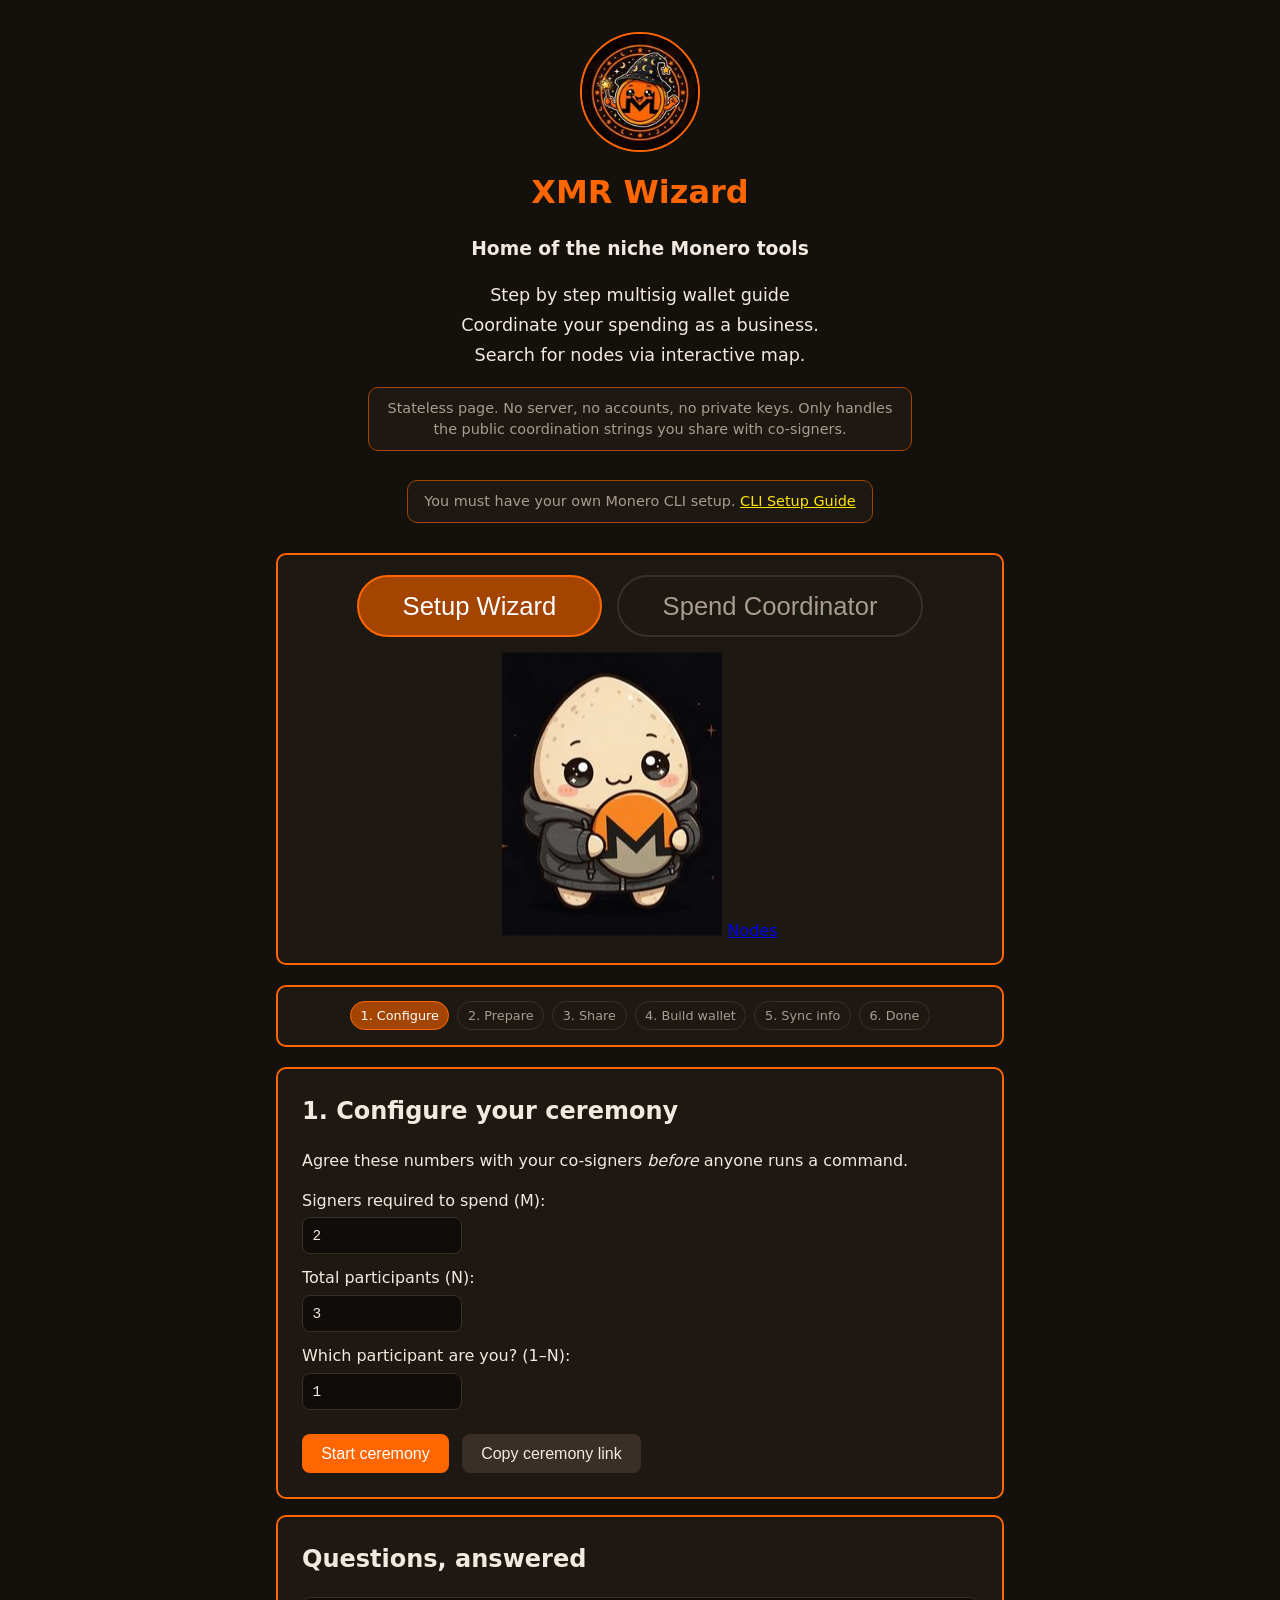
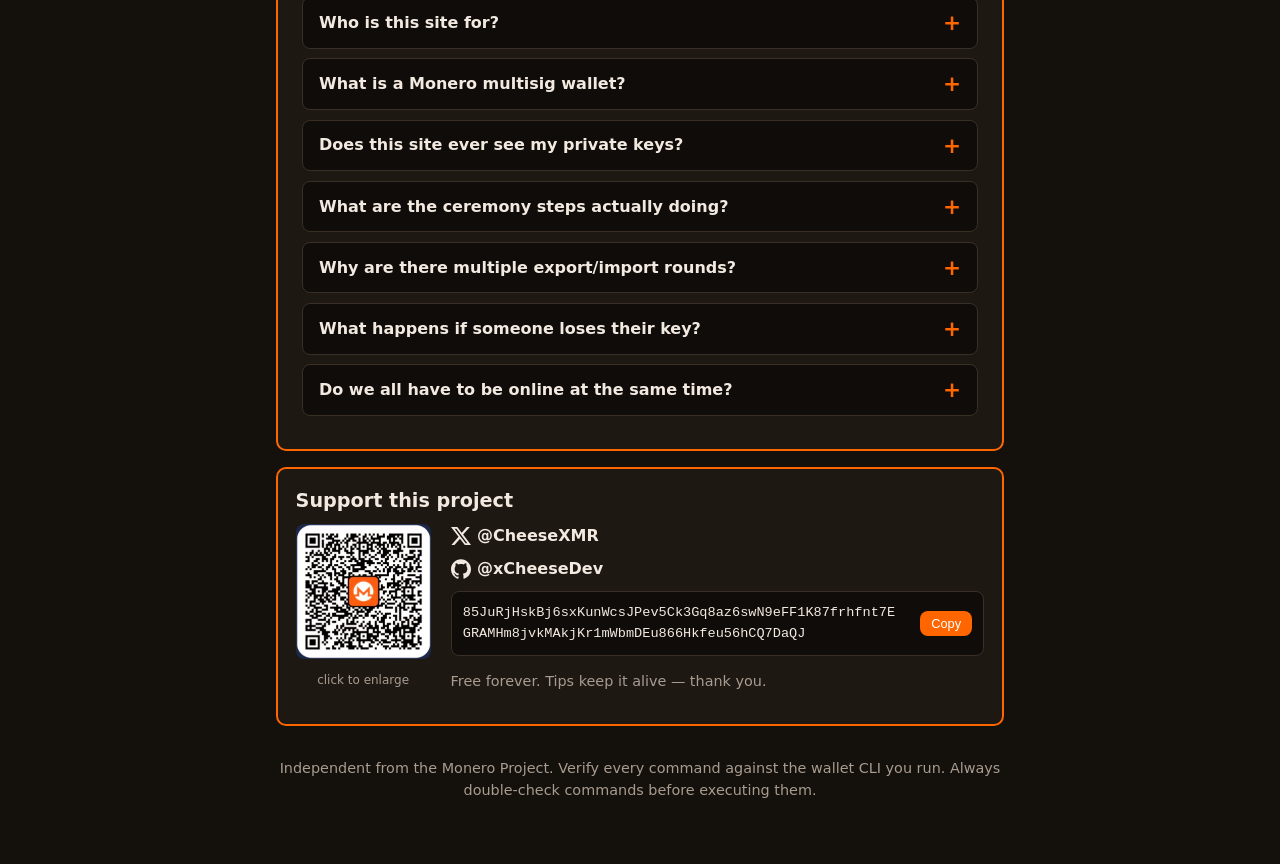
==== index.html @ 3811ed21 "Homepage nav: 3 bubbles (Setup / Spend / Nodes -> nodes.html), remove in-page node tabs" ====
<!DOCTYPE html>
<html lang="en">
<head>
  <meta charset="UTF-8" />
  <meta name="viewport" content="width=device-width, initial-scale=1.0" />
  <title>XMR Wizard</title>
  <link rel="icon" href="data:image/svg+xml,%3Csvg%20xmlns%3D'http%3A%2F%2Fwww.w3.org%2F2000%2Fsvg'%20viewBox%3D'0%200%2064%2064'%3E%3Ccircle%20cx%3D'32'%20cy%3D'32'%20r%3D'30'%20fill%3D'%23ff6600'%2F%3E%3Ctext%20x%3D'32'%20y%3D'44'%20font-size%3D'36'%20text-anchor%3D'middle'%20fill%3D'%2314100c'%20font-family%3D'sans-serif'%20font-weight%3D'bold'%3EM%3C%2Ftext%3E%3C%2Fsvg%3E">
    <link rel="stylesheet" href="styles.css" />
</head>
<body>
  <header>
    <img class="site-logo" src="[data-uri]" alt="Monero Wizard logo">
    <h1>XMR Wizard</h1>
    <h3>Home of the niche Monero tools</h3>
    <p class="tagline">Step by step multisig wallet guide</p>
    <p class="tagline">Coordinate your spending as a business.</p>
    <p class="tagline">Search for nodes via interactive map.</p>
    <p class="safety-note">
      Stateless page. No server, no accounts, no private keys.
      Only handles the public coordination strings you share with co-signers.
    </p>
    <p class="safety-note">
      You must have your own Monero CLI setup.
      <a href="https://www.getmonero.org/resources/user-guides/monero-wallet-cli.html" target="_blank" rel="noopener">CLI Setup Guide</a>
    </p>
  </header>

  <nav class="mode-tabs" aria-label="Hub">
    <button class="mode-tab active" data-mode="setup">Setup Wizard</button>
    <button class="mode-tab" data-mode="spend">Spend Coordinator</button>
    <div class="nodes-group">
      <img src="niblet.svg" alt="Niblet" class="nodes-group-mascot">
      <a class="nodes-link" href="nodes.html" aria-label="Open the Node Hub page">Nodes</a>
    </div>
  </nav>

  <nav id="progress" aria-label="Ceremony progress"></nav>
  <nav id="spend-progress" aria-label="Spend progress" hidden></nav>

  <main>
    <!-- Step 0: configuration -->
    <section id="step-setup" class="panel">
      <h2>1. Configure your ceremony</h2>
      <p>Agree these numbers with your co-signers <em>before</em> anyone runs a command.</p>
      <label>
        Signers required to spend (M):
        <input id="cfg-threshold" type="number" min="1" value="2" />
      </label>
      <label>
        Total participants (N):
        <input id="cfg-participants" type="number" min="2" value="3" />
      </label>
      <label>
        Which participant are you? (1&ndash;N):
        <input id="cfg-me" type="number" min="1" value="1" />
      </label>
      <p id="setup-error" class="error" hidden></p>
      <button id="btn-start">Start ceremony</button>
      <button id="btn-ceremony-link" class="secondary">Copy ceremony link</button>
      <p id="ceremony-link-note" class="muted" hidden></p>
    </section>

    <!-- Step 1: prepare_multisig -->
    <section id="step-prepare" class="panel" hidden>
      <h2>2. Prepare your multisig info</h2>
      <p>In <code>monero-wallet-cli</code>, run:</p>
      <div class="command"><code>prepare_multisig</code><button class="copy" data-copy="prepare_multisig">Copy</button></div>
      <p>Paste the <code>MultisigV1...</code> output below:</p>
      <textarea id="prepare-output" rows="4" placeholder="MultisigV1..."></textarea>
      <p id="prepare-error" class="error" hidden></p>
      <button id="btn-prepare-next">Validate &amp; continue</button>
      <button class="back" data-back="setup">Back</button>
    </section>

    <!-- Step 2: share your string -->
    <section id="step-share" class="panel" hidden>
      <h2>3. Share your string</h2>
      <p>Send this to every other participant (chat, QR, whatever you agree on):</p>
      <div class="share-box">
        <code id="my-string"></code>
        <button class="copy" id="btn-copy-mine">Copy</button>
      </div>
      <div id="qr-slot" class="qr-slot"></div>
      <button id="btn-share-next">I've shared it — continue</button>
      <button class="back" data-back="prepare">Back</button>
    </section>

    <!-- Step 3: collect others + make_multisig -->
    <section id="step-make" class="panel" hidden>
      <h2>4. Build the shared wallet</h2>
      <p>Paste the <code>MultisigV1...</code> strings you received from the other participants:</p>
      <div id="peer-strings"></div>
      <p id="make-error" class="error" hidden></p>
      <button id="btn-make-cmd">Generate my command</button>
      <div id="make-command-wrap" hidden>
        <p>Run this in <code>monero-wallet-cli</code>:</p>
        <div class="command"><code id="make-command"></code><button class="copy" id="btn-copy-make">Copy</button></div>
        <button id="btn-make-next">Done — continue</button>
        <button class="back" data-back="share">Back</button>
      </div>
    </section>

    <!-- Step 4: export/import rounds -->
    <section id="step-rounds" class="panel" hidden>
      <h2>5. Sync multisig info <span id="round-label" class="muted"></span></h2>
      <p>Run <code>export_multisig_info</code>, paste the output, share it, then collect everyone else's:</p>
      <div class="command"><code>export_multisig_info</code><button class="copy" data-copy="export_multisig_info">Copy</button></div>
      <label>Your exported info:
        <textarea id="round-mine" rows="3" placeholder="paste export_multisig_info output"></textarea>
      </label>
      <div id="round-peers"></div>
      <p id="round-error" class="error" hidden></p>
      <button id="btn-round-cmd">Generate import command</button>
      <div id="round-command-wrap" hidden>
        <p>Run this in <code>monero-wallet-cli</code>:</p>
        <div class="command"><code id="round-command"></code><button class="copy" id="btn-copy-round">Copy</button></div>
        <p>Did the wallet say the multisig setup is <strong>complete</strong> (no more rounds needed)?</p>
        <button id="btn-round-yes">Yes — wallet is ready</button>
        <button class="back" data-back="make">Back</button>
        <button id="btn-round-no" class="secondary">No — another round needed</button>
      </div>
    </section>

    <!-- Step 5: done -->
    <section id="step-done" class="panel" hidden>
      <h2>Ceremony complete</h2>
      <p>Your <span id="done-summary"></span> multisig wallet is ready.</p>
      <h3>Final safety check</h3>
      <p>Every participant runs <code>address</code> in their own wallet CLI and pastes the result below. All addresses must be identical &mdash; if any differ, do not use this wallet.</p>
      <div id="verify-inputs"></div>
      <button id="btn-verify">Check addresses</button>
      <p id="verify-result" class="verify-result" hidden></p>
      <h3>Spending later</h3>
      <ol>
        <li>One participant creates the transaction normally, then exports it with <code>sign_multisig</code>.</li>
        <li>Other signers load it and add signatures with <code>sign_multisig</code>.</li>
        <li>Once enough signatures are collected, anyone broadcasts with <code>submit_multisig</code>.</li>
      </ol>
      <p class="muted">This page doesn't save your ceremony &mdash; every visit starts fresh. Only your spend history is kept in this browser, and you can clear it from the Spend tab.</p>
      <button id="btn-reset" class="secondary">Reset wizard</button>
    </section>

    <!-- Spend flow scaffold -->
    <section id="spend-intro" class="panel spend-panel" hidden>
      <h2>Spend from your multisig</h2>
      <p>Coordinate a spend across your signers. One person proposes the transaction, each signer adds a signature with <code>sign_multisig</code>, and anyone broadcasts it once enough signatures are collected.</p>
      <label>
        Signatures required (M):
        <input id="spend-threshold" type="number" min="1" value="2" />
      </label>
      <label>
        Total signers (N):
        <input id="spend-signers" type="number" min="2" value="3" />
      </label>
      <p id="spend-setup-error" class="error" hidden></p>
      <button id="btn-spend-start">Start spend flow</button>
      <h3>Past spends</h3>
      <div id="spend-history">
        <p id="spend-history-empty" class="muted">No spends recorded yet on this device.</p>
        <ul id="spend-history-list" hidden></ul>
        <button id="btn-clear-history" class="secondary" hidden>Clear history</button>
      </div>
      <button class="back" data-spend-back="wizard">Back to setup</button>
    </section>

    <section id="spend-propose" class="panel spend-panel" hidden>
      <h2>1. Propose the transaction</h2>
      <p>One participant creates the transaction in <code>monero-wallet-cli</code>, then adds the first signature:</p>
      <label>
        Amount (XMR):
        <input id="spend-amount" type="text" inputmode="decimal" placeholder="0.5" autocomplete="off" />
      </label>
      <label>
        Destination address (optional):
        <input id="spend-address" type="text" class="addr-input" placeholder="4&hellip;" autocomplete="off" spellcheck="false" />
      </label>
      <p id="propose-error" class="error" hidden></p>
      <div class="command"><code>transfer &lt;address&gt; &lt;amount&gt;</code><button class="copy" data-copy="transfer <address> <amount>">Copy</button></div>
      <div class="command"><code>sign_multisig multisig_tx</code><button class="copy" data-copy="sign_multisig multisig_tx">Copy</button></div>
      <p>Share the resulting transaction file with the next signer (chat, USB stick, QR &mdash; whatever your group agreed on).</p>
      <button id="btn-propose-next">Signed &amp; shared &mdash; continue</button>
      <button class="back" data-spend-back="intro">Back</button>
    </section>

    <section id="spend-sign" class="panel spend-panel" hidden>
      <h2>2. Collect signatures</h2>
      <p>Signatures collected: <strong><span id="spend-count">1</span> / <span id="spend-need">2</span></strong></p>
      <p>Current signer: load the transaction file and run:</p>
      <div class="command"><code>sign_multisig multisig_tx</code><button class="copy" data-copy="sign_multisig multisig_tx">Copy</button></div>
      <p>Then pass the file to the next signer.</p>
      <button id="btn-signer-signed">This signer is done &mdash; next</button>
      <button class="back" data-spend-back="propose">Back</button>
    </section>

    <section id="spend-broadcast" class="panel spend-panel" hidden>
      <h2>3. Broadcast</h2>
      <p>Enough signatures collected. Anyone can broadcast the transaction:</p>
      <div class="command"><code>submit_multisig multisig_tx</code><button class="copy" data-copy="submit_multisig multisig_tx">Copy</button></div>
      <button id="btn-broadcast-done">Broadcast done</button>
      <button class="back" data-spend-back="sign">Back</button>
    </section>

    <section id="spend-done" class="panel spend-panel" hidden>
      <h2>Spend complete</h2>
      <p>The transaction has been broadcast to the Monero network.</p>
      <button id="btn-spend-again" class="secondary">Plan another spend</button>
      <button class="back" data-spend-back="wizard">Back to setup</button>
    </section>


  </main>

  <section id="faq-setup" class="panel">
    <h2>Questions, answered</h2>
    <details class="qa-item">
      <summary>Who is this site for?</summary>
      <div class="qa-answer"><div>
        <p>This site is for anyone who wants to share control of Monero &mdash; digital cash &mdash; with other people, so no single person can spend it alone. Think business partners protecting a shared treasury, friends pooling money, or a family setting things up so two people must agree before anything moves.</p>
        <p>Normally that setup means everyone wrestling with terminal commands and passing long codes around in exactly the right order, where one typo ruins the whole thing. This site walks the entire group through it step by step: it tells each person what to type, checks the codes they paste in, and keeps track of whose turn it is until every wallet agrees the setup is complete. It never sees anyone&rsquo;s private keys &mdash; only the public codes people share with each other.</p>
      </div></div>
    </details>
    <details class="qa-item">
      <summary>What is a Monero multisig wallet?</summary>
      <div class="qa-answer"><div>
        <p>It's a wallet that needs M out of N people to agree before any funds move — for example, 2-of-3 means any two of the three participants must sign. No single person can spend alone, and the wallet survives lost keys as long as enough participants remain.</p>
      </div></div>
    </details>
    <details class="qa-item">
      <summary>Does this site ever see my private keys?</summary>
      <div class="qa-answer"><div>
        <p>Never. This page is stateless: everything secret happens inside monero-wallet-cli on your own computer. The only things you paste here are the public coordination strings you were going to share with your co-signers anyway.</p>
      </div></div>
    </details>
    <details class="qa-item">
      <summary>What are the ceremony steps actually doing?</summary>
      <div class="qa-answer"><div>
        <p>prepare_multisig creates your personal shareable string; make_multisig combines everyone's strings into the shared wallet; the export/import rounds sync wallet data between participants until every wallet reports the setup is complete.</p>
      </div></div>
    </details>
    <details class="qa-item">
      <summary>Why are there multiple export/import rounds?</summary>
      <div class="qa-answer"><div>
        <p>Each round folds another participant's wallet info into everyone else's. Your wallet tells you when it's done — if it still asks for another round, there's info it hasn't absorbed yet.</p>
      </div></div>
    </details>
    <details class="qa-item">
      <summary>What happens if someone loses their key?</summary>
      <div class="qa-answer"><div>
        <p>That's exactly what M-of-N protects against: as long as at least M participants still have working keys, the funds can be spent. Pick M to survive the losses you realistically expect.</p>
      </div></div>
    </details>
    <details class="qa-item">
      <summary>Do we all have to be online at the same time?</summary>
      <div class="qa-answer"><div>
        <p>No — the ceremony is turn-based. Each person runs their command and shares their string whenever suits them (chat, email, QR code), and the group moves to the next step once everyone's pieces are in.</p>
      </div></div>
    </details>
  </section>

  <section id="faq-spend" class="panel" hidden>
    <h2>Questions, answered</h2>
    <details class="qa-item">
      <summary>Who is the spend coordinator for?</summary>
      <div class="qa-answer"><div>
        <p>Anyone who needs to move funds out of a multisig wallet. One person proposes the transaction, each required signer adds their signature, and anyone broadcasts it once enough signatures are collected — this page keeps the whole group in step.</p>
      </div></div>
    </details>
    <details class="qa-item">
      <summary>Do all signers have to be online at the same time?</summary>
      <div class="qa-answer"><div>
        <p>No — spending is turn-based, just like setup. Each signer runs their command and passes the transaction file along whenever suits them.</p>
      </div></div>
    </details>
    <details class="qa-item">
      <summary>What if one signer is unavailable?</summary>
      <div class="qa-answer"><div>
        <p>That’s what the threshold is for. In a 2-of-3 wallet, if one signer is away, the other two can still complete the spend — just skip the missing signer and pass the file to the next one.</p>
      </div></div>
    </details>
    <details class="qa-item">
      <summary>Does this site see my transaction or private keys?</summary>
      <div class="qa-answer"><div>
        <p>Never. Everything secret happens inside monero-wallet-cli on each signer’s own computer. This page only coordinates the order of steps and counts signatures.</p>
      </div></div>
    </details>
    <details class="qa-item">
      <summary>Does the signing order matter?</summary>
      <div class="qa-answer"><div>
        <p>The proposer always goes first, since they create the transaction. After that, the remaining signers can sign in any order your group agrees on.</p>
      </div></div>
    </details>
    <details class="qa-item">
      <summary>What happens after I broadcast?</summary>
      <div class="qa-answer"><div>
        <p>The transaction is submitted to the Monero network, and once it confirms, the funds have moved. Hit ‘Plan another spend’ to coordinate the next one.</p>
      </div></div>
    </details>
  </section>

  <section id="donate" class="panel donate-box">
    <h2>Support this project</h2>
    <div class="donate-inner">
      <div class="qr-wrap">
        <img id="donate-qr" src="[data-uri]" alt="Monero donation QR code" />
        <p class="qr-hint">click to enlarge</p>
      </div>
      <div class="donate-side">
        <div class="donate-id">
          <span class="donate-handle">
            <svg class="logo" viewBox="0 0 24 24" aria-hidden="true"><path d="M18.901 1.153h3.68l-8.04 9.19L24 22.846h-7.406l-5.8-7.584-6.638 7.584H.474l8.6-9.83L0 1.154h7.594l5.243 6.932ZM17.61 20.644h2.039L6.486 3.24H4.298Z"/></svg>
            <a href="https://x.com/CheeseXMR" target="_blank" rel="noopener">@CheeseXMR</a>
          </span>
        </div>
        <div class="donate-id">
          <span class="donate-handle">
            <svg class="logo" viewBox="0 0 24 24" aria-hidden="true"><path d="M12 .297c-6.63 0-12 5.373-12 12 0 5.303 3.438 9.8 8.205 11.385.6.113.82-.258.82-.577 0-.285-.01-1.04-.015-2.04-3.338.724-4.042-1.61-4.042-1.61C4.422 18.07 3.633 17.7 3.633 17.7c-1.087-.744.084-.729.084-.729 1.205.084 1.838 1.236 1.838 1.236 1.07 1.835 2.809 1.305 3.495.998.108-.776.417-1.305.76-1.605-2.665-.3-5.466-1.332-5.466-5.93 0-1.31.465-2.38 1.235-3.22-.135-.303-.54-1.523.105-3.176 0 0 1.005-.322 3.3 1.23.96-.267 1.98-.399 3-.405 1.02.006 2.04.138 3 .405 2.28-1.552 3.285-1.23 3.285-1.23.645 1.653.24 2.873.12 3.176.765.84 1.23 1.91 1.23 3.22 0 4.61-2.805 5.625-5.475 5.92.42.36.81 1.096.81 2.22 0 1.606-.015 2.896-.015 3.286 0 .315.21.69.825.57C20.565 22.092 24 17.592 24 12.297c0-6.627-5.373-12-12-12"/></svg>
            <a href="https://github.com/xCheeseDev" target="_blank" rel="noopener">@xCheeseDev</a>
          </span>
        </div>
        <div class="share-box donate-addr">
          <code id="donate-address"></code>
          <button class="copy">Copy</button>
        </div>
        <p class="muted">Free forever. Tips keep it alive — thank you.</p>
      </div>
    </div>
  </section>

  <footer>
    <p class="muted">Independent from the Monero Project. Verify every command against the wallet CLI you run. Always double-check commands before executing them.</p>
  </footer>

  <script src="qrcode.min.js"></script>
  <script src="app.js"></script>
</body>
</html>
---- styles.css ----
:root {
  --bg: #14100c;
  --panel: #1e1813;
  --text: #f2e9e0;
  --muted: #a89c90;
  --accent: #ff6600; /* monero orange */
  --accent-dim: #a34400;
  --danger: #ff5252;
  --radius: 10px;
}

* { box-sizing: border-box; }

body {
  margin: 0;
  background: var(--bg);
  color: var(--text);
  font-family: system-ui, -apple-system, "Segoe UI", sans-serif;
  line-height: 1.5;
  padding: 0 1rem 3rem;
  max-width: 760px;
  margin-left: auto;
  margin-right: auto;
}

header { text-align: center; padding: 2rem 0 1rem; }
header h1 { margin: 0; color: var(--accent); }
.tagline { margin: 0.25rem 0; font-size: 1.1rem; }
.safety-note {
  display: inline-block;
  background: var(--panel);
  border: 1px solid var(--accent-dim);
  border-radius: var(--radius);
  padding: 0.6rem 1rem;
  font-size: 0.9rem;
  color: var(--muted);
  max-width: 34rem;
}

#progress, #spend-progress {
  display: flex;
  flex-wrap: wrap;
  gap: 0.5rem;
  justify-content: center;
  margin: 0 0 1.25rem;
  padding: 0.9rem;
  background: var(--panel);
  border: 2px solid var(--accent);
  border-radius: var(--radius);
}
.pstep {
  font-size: 0.8rem;
  padding: 0.25rem 0.6rem;
  border-radius: 999px;
  background: var(--panel);
  color: var(--muted);
  border: 1px solid #3a2f26;
}
.pstep.done { color: var(--accent); border-color: var(--accent-dim); }
.pstep.current { color: #fff; background: var(--accent-dim); border-color: var(--accent); }

.panel {
  background: var(--panel);
  border: 2px solid var(--accent);
  border-radius: var(--radius);
  padding: 1.5rem;
  margin-bottom: 1rem;
}
.panel h2 { margin-top: 0; }
.panel h3 { margin-bottom: 0.25rem; }

label { display: block; margin: 0.75rem 0; }
input[type="number"], textarea {
  display: block;
  width: 100%;
  margin-top: 0.3rem;
  padding: 0.6rem;
  border-radius: 8px;
  border: 1px solid #3a2f26;
  background: #100c09;
  color: var(--text);
  font-family: ui-monospace, monospace;
  font-size: 0.9rem;
}
input[type="number"] { max-width: 10rem; }

button {
  background: var(--accent);
  color: #fff;
  border: none;
  border-radius: 8px;
  padding: 0.65rem 1.2rem;
  font-size: 1rem;
  cursor: pointer;
  margin-top: 0.75rem;
}
button:hover { background: #ff7a1f; }
button.secondary { background: #3a2f26; color: var(--text); }
button.secondary:hover { background: #4a3c30; }
button.copy {
  padding: 0.3rem 0.7rem;
  font-size: 0.8rem;
  margin: 0 0 0 0.6rem;
  flex-shrink: 0;
}

.command, .share-box {
  display: flex;
  align-items: center;
  justify-content: space-between;
  gap: 0.5rem;
  background: #100c09;
  border: 1px solid #3a2f26;
  border-radius: 8px;
  padding: 0.7rem;
  margin: 0.75rem 0;
  overflow-wrap: anywhere;
}
.command code, .share-box code {
  font-family: ui-monospace, monospace;
  font-size: 0.85rem;
  overflow-wrap: anywhere;
  word-break: break-all;
}

.qr-slot {
  border: 1px dashed #3a2f26;
  border-radius: 8px;
  padding: 1rem;
  text-align: center;
  margin: 0.75rem 0;
}

.error { color: var(--danger); font-size: 0.9rem; }
.muted { color: var(--muted); font-size: 0.9rem; }

ol { padding-left: 1.25rem; }
ol li { margin-bottom: 0.4rem; }

footer { text-align: center; margin-top: 2rem; }

/* ---- donate box ---- */
.donate-box { border: 2px solid var(--accent); padding: 1.1rem; }
.donate-box h2 { margin-top: 0; margin-bottom: 0.5rem; font-size: 1.2rem; }
.donate-inner { display: flex; gap: 1.25rem; align-items: flex-start; }
#donate-qr {
  width: 135px; height: 135px; border-radius: 8px;
  flex-shrink: 0; object-fit: cover;
}
.donate-side { flex: 1; min-width: 0; }
.donate-id { display: flex; align-items: center; gap: 0.6rem; margin-bottom: 0.6rem; }
.donate-handle { display: inline-flex; align-items: center; gap: 0.4rem; font-weight: 600; }
.logo { width: 20px; height: 20px; fill: var(--text); }
.donate-addr { margin: 0.5rem 0; }
@media (max-width: 560px) {
  .donate-inner { flex-direction: column; align-items: center; text-align: center; }
  .donate-id { justify-content: center; }
}

/* ---- Q&A accordion ---- */
.qa-item { border: 1px solid #3a2f26; border-radius: 8px; margin-bottom: 0.6rem; background: #100c09; }
.qa-item summary { cursor: pointer; padding: 0.8rem 1rem; font-weight: 600; list-style: none; display: flex; align-items: center; justify-content: space-between; gap: 0.75rem; }
.qa-item summary::-webkit-details-marker { display: none; }
.qa-item summary::after { content: "+"; color: var(--accent); font-size: 1.35rem; line-height: 1; flex-shrink: 0; transition: transform 0.2s ease; }
.qa-item[open] summary::after { transform: rotate(45deg); }
.qa-answer { display: grid; grid-template-rows: 0fr; transition: grid-template-rows 0.25s ease; }
.qa-item[open] .qa-answer { grid-template-rows: 1fr; }
.qa-answer > div { overflow: hidden; min-height: 0; }
.qa-answer p { margin: 0; padding: 0 1rem 0.9rem; color: var(--muted); font-size: 0.95rem; }
.donate-handle a { color: var(--text); font-weight: 700; text-decoration: none; }
.donate-handle a:hover { color: var(--accent); text-decoration: underline; }
/* ---- QR lightbox ---- */
#donate-qr { cursor: zoom-in; }
.qr-lightbox { position: fixed; inset: 0; z-index: 1000; display: flex; flex-direction: column; align-items: center; justify-content: center; gap: 0.75rem; background: rgba(0, 0, 0, 0.88); cursor: zoom-out; padding: 1.5rem; }
.qr-lightbox img { width: min(88vw, 70vh, 520px); height: auto; border-radius: 12px; }
.qr-lightbox p { margin: 0; color: var(--muted); font-size: 0.9rem; }
.qr-wrap { flex-shrink: 0; text-align: center; cursor: zoom-in; }
.qr-hint { margin: 0.35rem 0 0; font-size: 0.75rem; color: var(--muted); }
/* ---- Back buttons: smaller, dimmer than primary ---- */
button.back { background: var(--accent-dim); font-size: 0.8rem; padding: 0.4rem 0.85rem; margin-left: 0.5rem; }
button.back:hover { background: #8a3a00; }
/* ---- Mode tabs (setup / spend) ---- */
.mode-tabs { display: flex; flex-wrap: wrap; gap: 0.9rem; justify-content: center; margin: 0 0 1.25rem; padding: 1.25rem; background: var(--panel); border: 2px solid var(--accent); border-bottom: 2px solid var(--accent); border-radius: var(--radius); }
.mode-tab { background: var(--panel); color: var(--muted); border: 2px solid #3a2f26; border-radius: 999px; padding: 0.9rem 2.75rem; font-size: 1.6rem; margin-top: 0; }
.mode-tab:hover { color: var(--text); background: #2a211a; }
.mode-tab.active { background: var(--accent-dim); border-color: var(--accent); color: #fff; }

/* hidden must win over the flex layout on the progress navs */
#progress[hidden], #spend-progress[hidden] { display: none; }

/* bright yellow guide link in the header note */
.safety-note a { color: #ffe600; }
.safety-note a:hover { color: #fff7ae; }
/* ---- Site logo ---- */
.site-logo { width: 120px; height: 120px; border-radius: 50%; display: block; margin: 0 auto 1rem; border: 2px solid var(--accent); }
/* ---- Address verifier ---- */
#verify-inputs input {
  display: block;
  width: 100%;
  margin-top: 0.3rem;
  padding: 0.6rem;
  border-radius: 8px;
  border: 1px solid #3a2f26;
  background: #100c09;
  color: var(--text);
  font-family: ui-monospace, monospace;
  font-size: 0.85rem;
}
.verify-result { font-weight: bold; margin-top: 0.75rem; }
.verify-result.ok { color: #7dd87d; }
.verify-result.error { color: var(--danger); }
\n/* ---- QR codes ---- */
.qr-slot svg { width: 180px; height: 180px; display: block; margin: 0.5rem 0; }

/* ---- Ceremony link / spend form ---- */
#spend-amount, #spend-address {
  display: block;
  width: 100%;
  margin-top: 0.3rem;
  padding: 0.6rem;
  border-radius: 8px;
  border: 1px solid #3a2f26;
  background: #100c09;
  color: var(--text);
}
.addr-input { font-family: ui-monospace, monospace; font-size: 0.85rem; }
#btn-ceremony-link { margin-left: 0.5rem; }

/* ---- Spend history ---- */
#spend-history-list { list-style: none; padding: 0; margin: 0.5rem 0; }
#spend-history-list li {
  padding: 0.45rem 0;
  border-bottom: 1px solid #3a2f26;
  font-size: 0.9rem;
}
#spend-history-list li b { color: var(--accent); margin-right: 0.4rem; }
#spend-history-list li span { color: var(--muted); }
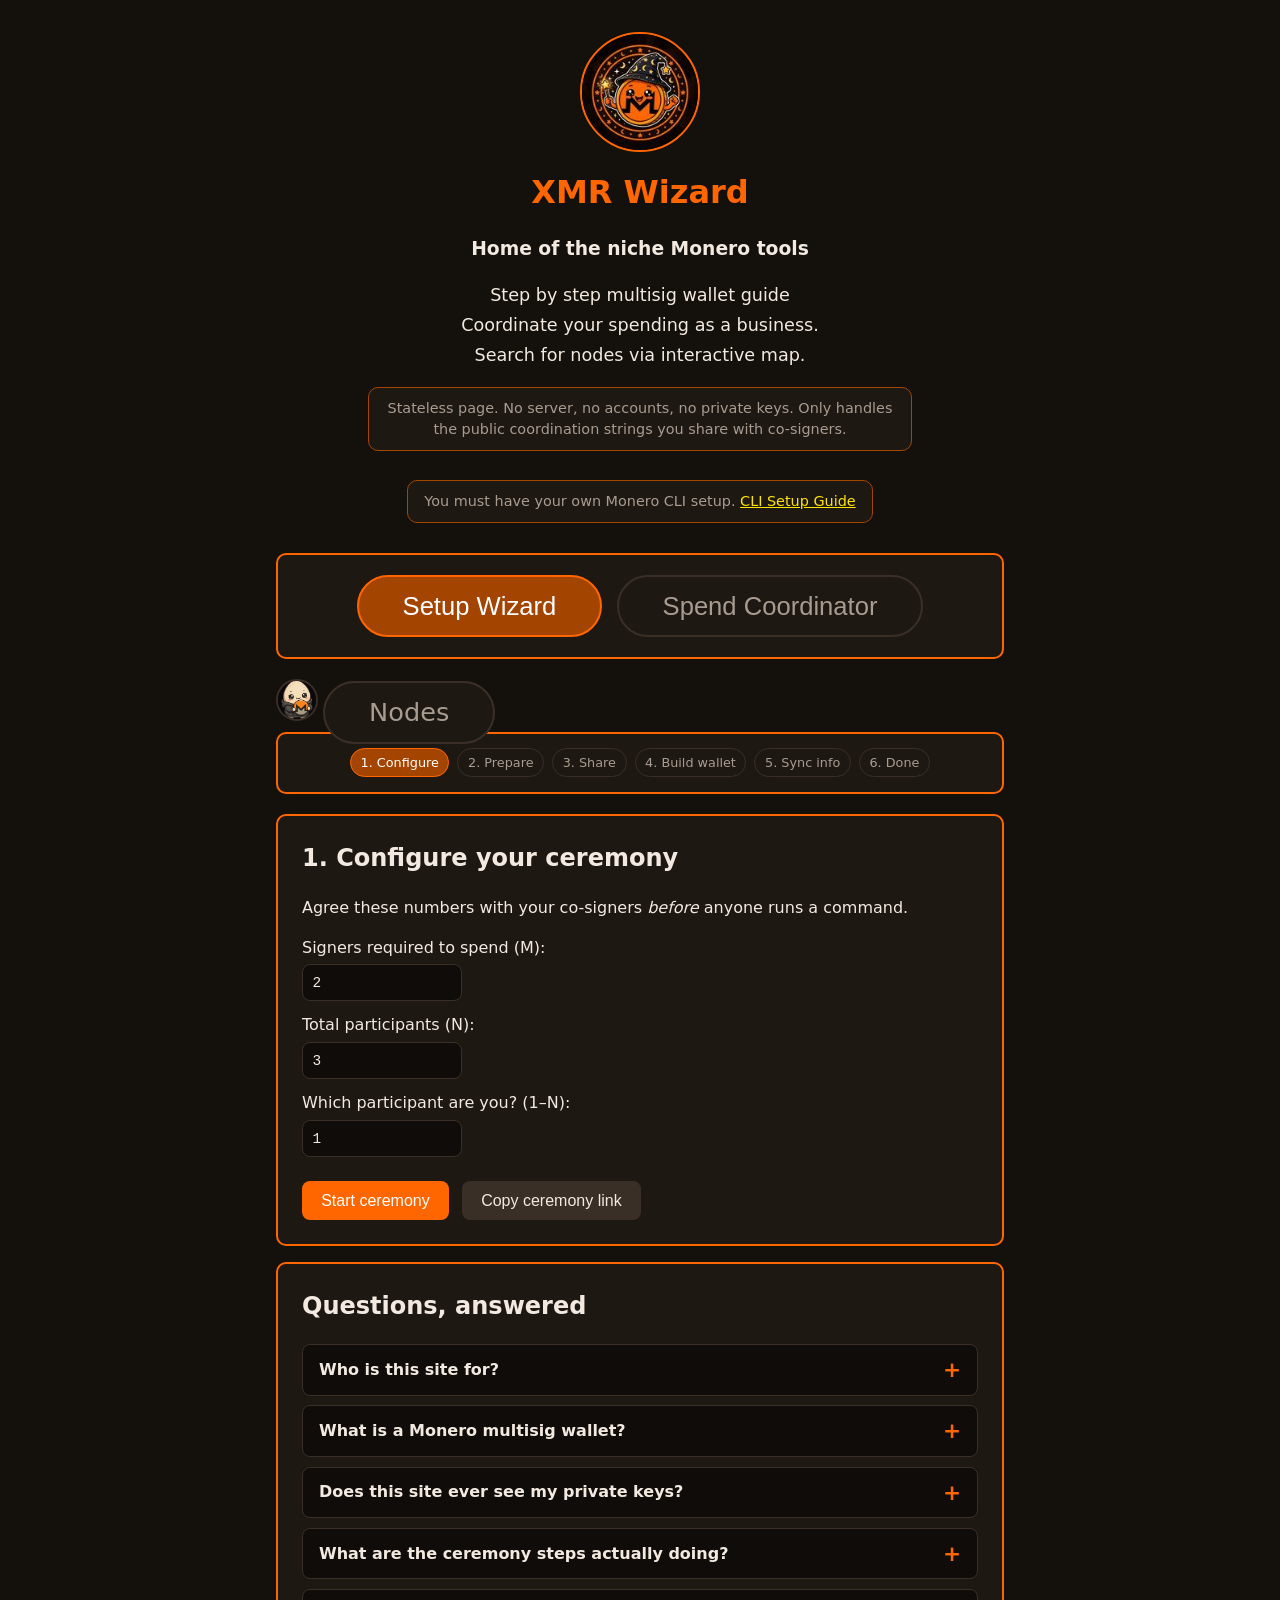
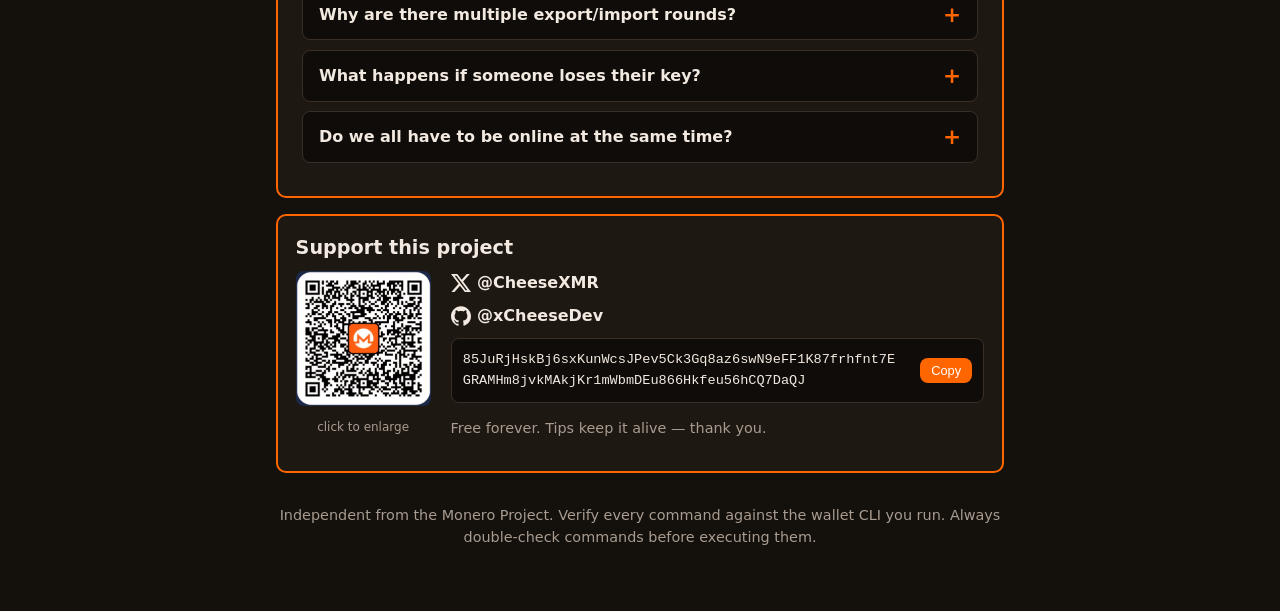
==== commit f70dc57c: "Homepage: Nodes gets its own orange box below the nav" ====
--- a/index.html
+++ b/index.html
@@ -28,11 +28,12 @@
   <nav class="mode-tabs" aria-label="Hub">
     <button class="mode-tab active" data-mode="setup">Setup Wizard</button>
     <button class="mode-tab" data-mode="spend">Spend Coordinator</button>
-    <div class="nodes-group">
-      <img src="niblet.svg" alt="Niblet" class="nodes-group-mascot">
-      <a class="nodes-link" href="nodes.html" aria-label="Open the Node Hub page">Nodes</a>
-    </div>
   </nav>
+
+  <div class="nodes-box">
+    <img src="niblet.svg" alt="Niblet" class="nodes-group-mascot">
+    <a class="nodes-link" href="nodes.html" aria-label="Open the Node Hub page">Nodes</a>
+  </div>
 
   <nav id="progress" aria-label="Ceremony progress"></nav>
   <nav id="spend-progress" aria-label="Spend progress" hidden></nav>
--- a/styles.css
+++ b/styles.css
@@ -235,3 +235,9 @@
 }
 #spend-history-list li b { color: var(--accent); margin-right: 0.4rem; }
 #spend-history-list li span { color: var(--muted); }
+
+/* ---- Nodes group: link to the standalone Node Hub page ---- */
+.nodes-group { display: inline-flex; align-items: center; gap: 8px; }
+.nodes-group-mascot { width: 42px; height: 42px; object-fit: cover; border-radius: 50%; border: 2px solid #3a2f26; }
+a.nodes-link { background: var(--panel); color: var(--muted); border: 2px solid #3a2f26; border-radius: 999px; padding: 0.9rem 2.75rem; font-size: 1.6rem; margin-top: 0; text-decoration: none; }
+a.nodes-link:hover { color: var(--text); background: #2a211a; }
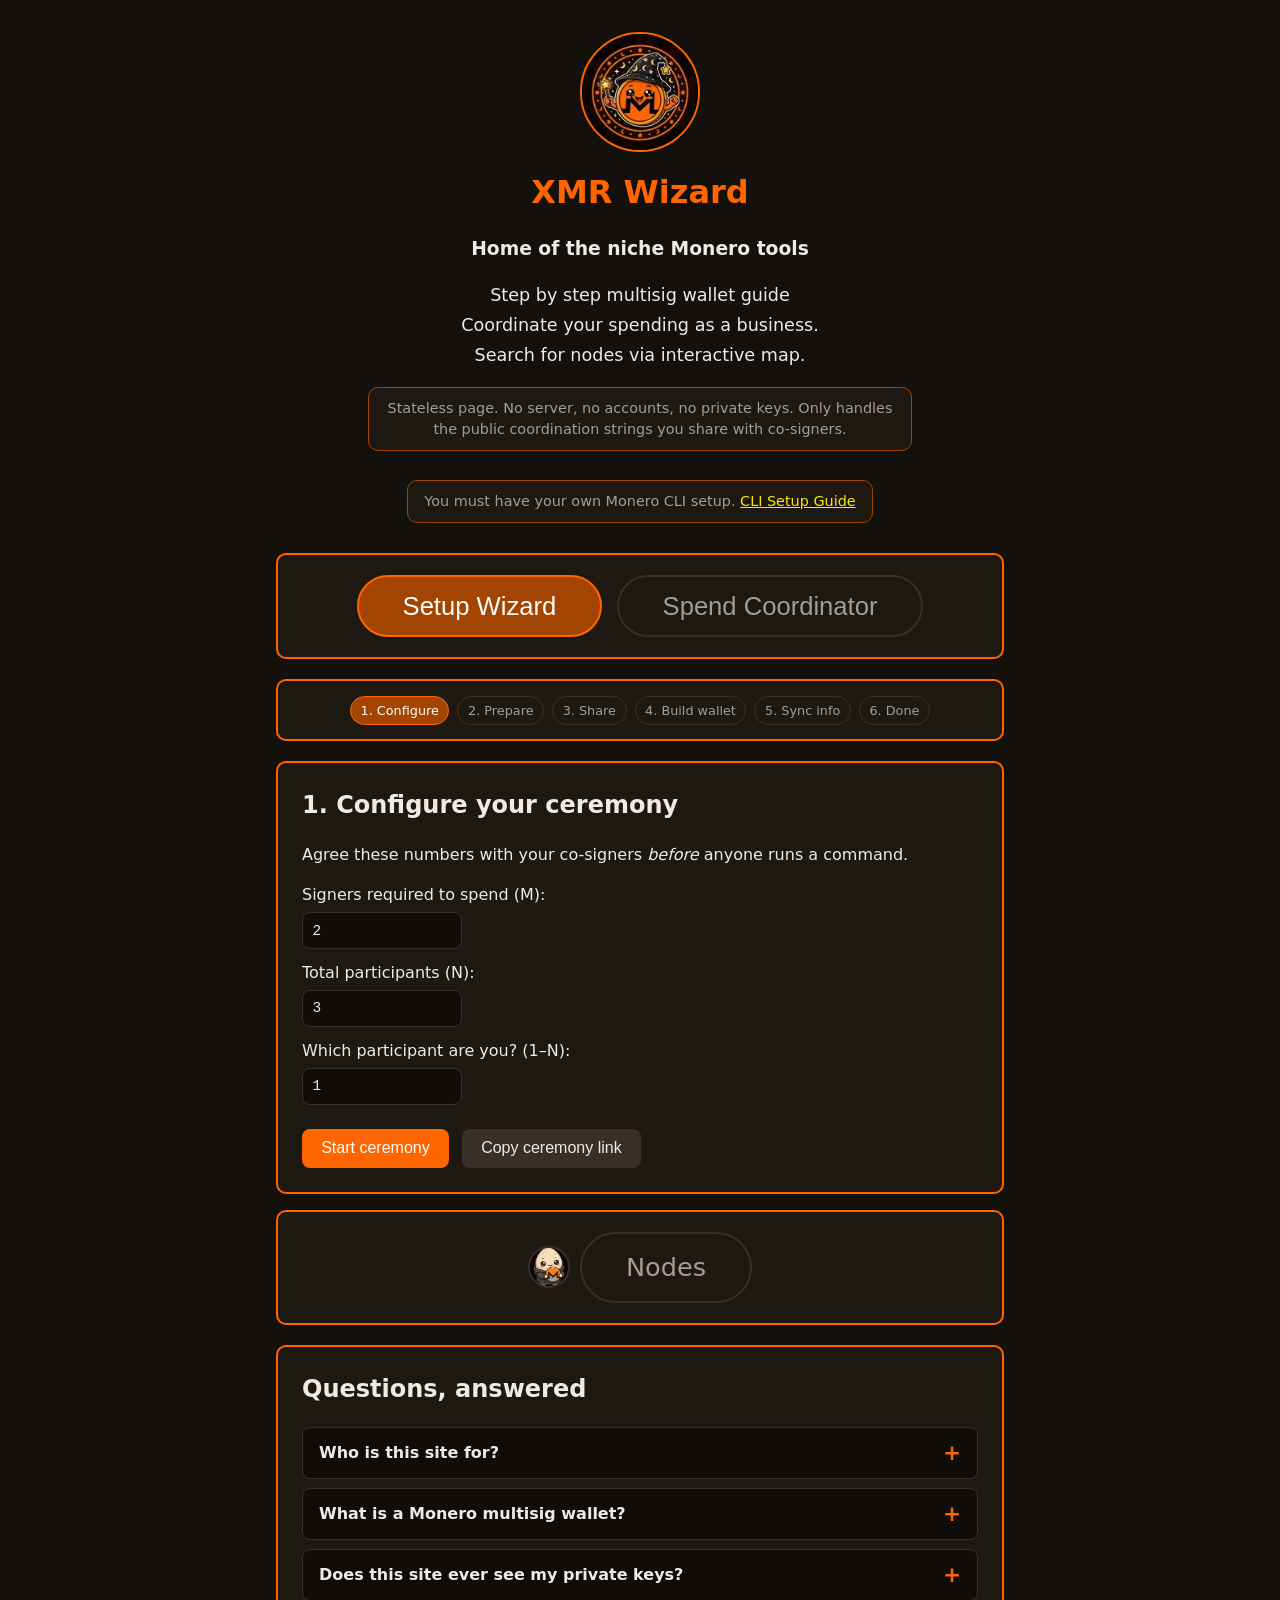
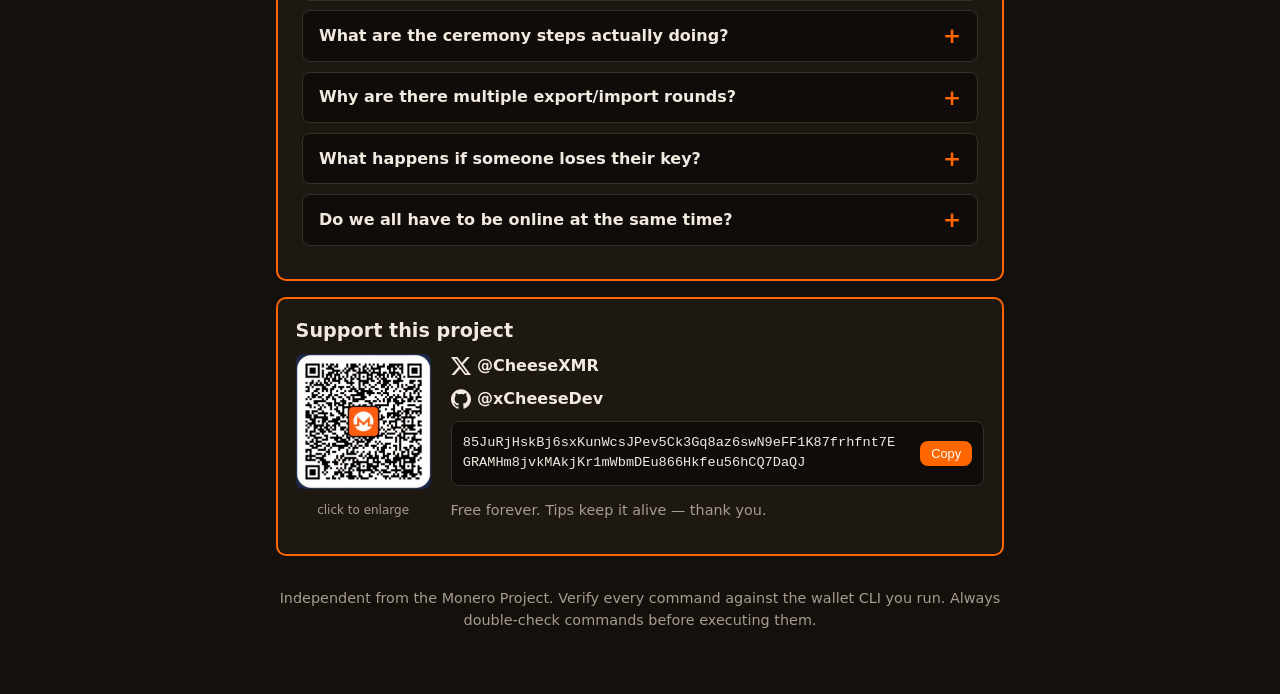
==== commit 79d19162: "Homepage: move Nodes box to between main panels and Questions FAQ" ====
--- a/index.html
+++ b/index.html
@@ -30,10 +30,6 @@
     <button class="mode-tab" data-mode="spend">Spend Coordinator</button>
   </nav>
 
-  <div class="nodes-box">
-    <img src="niblet.svg" alt="Niblet" class="nodes-group-mascot">
-    <a class="nodes-link" href="nodes.html" aria-label="Open the Node Hub page">Nodes</a>
-  </div>
 
   <nav id="progress" aria-label="Ceremony progress"></nav>
   <nav id="spend-progress" aria-label="Spend progress" hidden></nav>
@@ -210,6 +206,11 @@
 
 
   </main>
+
+  <div class="nodes-box">
+    <img src="niblet.svg" alt="Niblet" class="nodes-group-mascot">
+    <a class="nodes-link" href="nodes.html" aria-label="Open the Node Hub page">Nodes</a>
+  </div>
 
   <section id="faq-setup" class="panel">
     <h2>Questions, answered</h2>
--- a/styles.css
+++ b/styles.css
@@ -237,7 +237,7 @@
 #spend-history-list li span { color: var(--muted); }
 
 /* ---- Nodes group: link to the standalone Node Hub page ---- */
-.nodes-group { display: inline-flex; align-items: center; gap: 8px; }
+.nodes-box { display: flex; align-items: center; justify-content: center; gap: 10px; margin: 0 0 1.25rem; padding: 1.25rem; background: var(--panel); border: 2px solid var(--accent); border-radius: var(--radius); }
 .nodes-group-mascot { width: 42px; height: 42px; object-fit: cover; border-radius: 50%; border: 2px solid #3a2f26; }
 a.nodes-link { background: var(--panel); color: var(--muted); border: 2px solid #3a2f26; border-radius: 999px; padding: 0.9rem 2.75rem; font-size: 1.6rem; margin-top: 0; text-decoration: none; }
 a.nodes-link:hover { color: var(--text); background: #2a211a; }
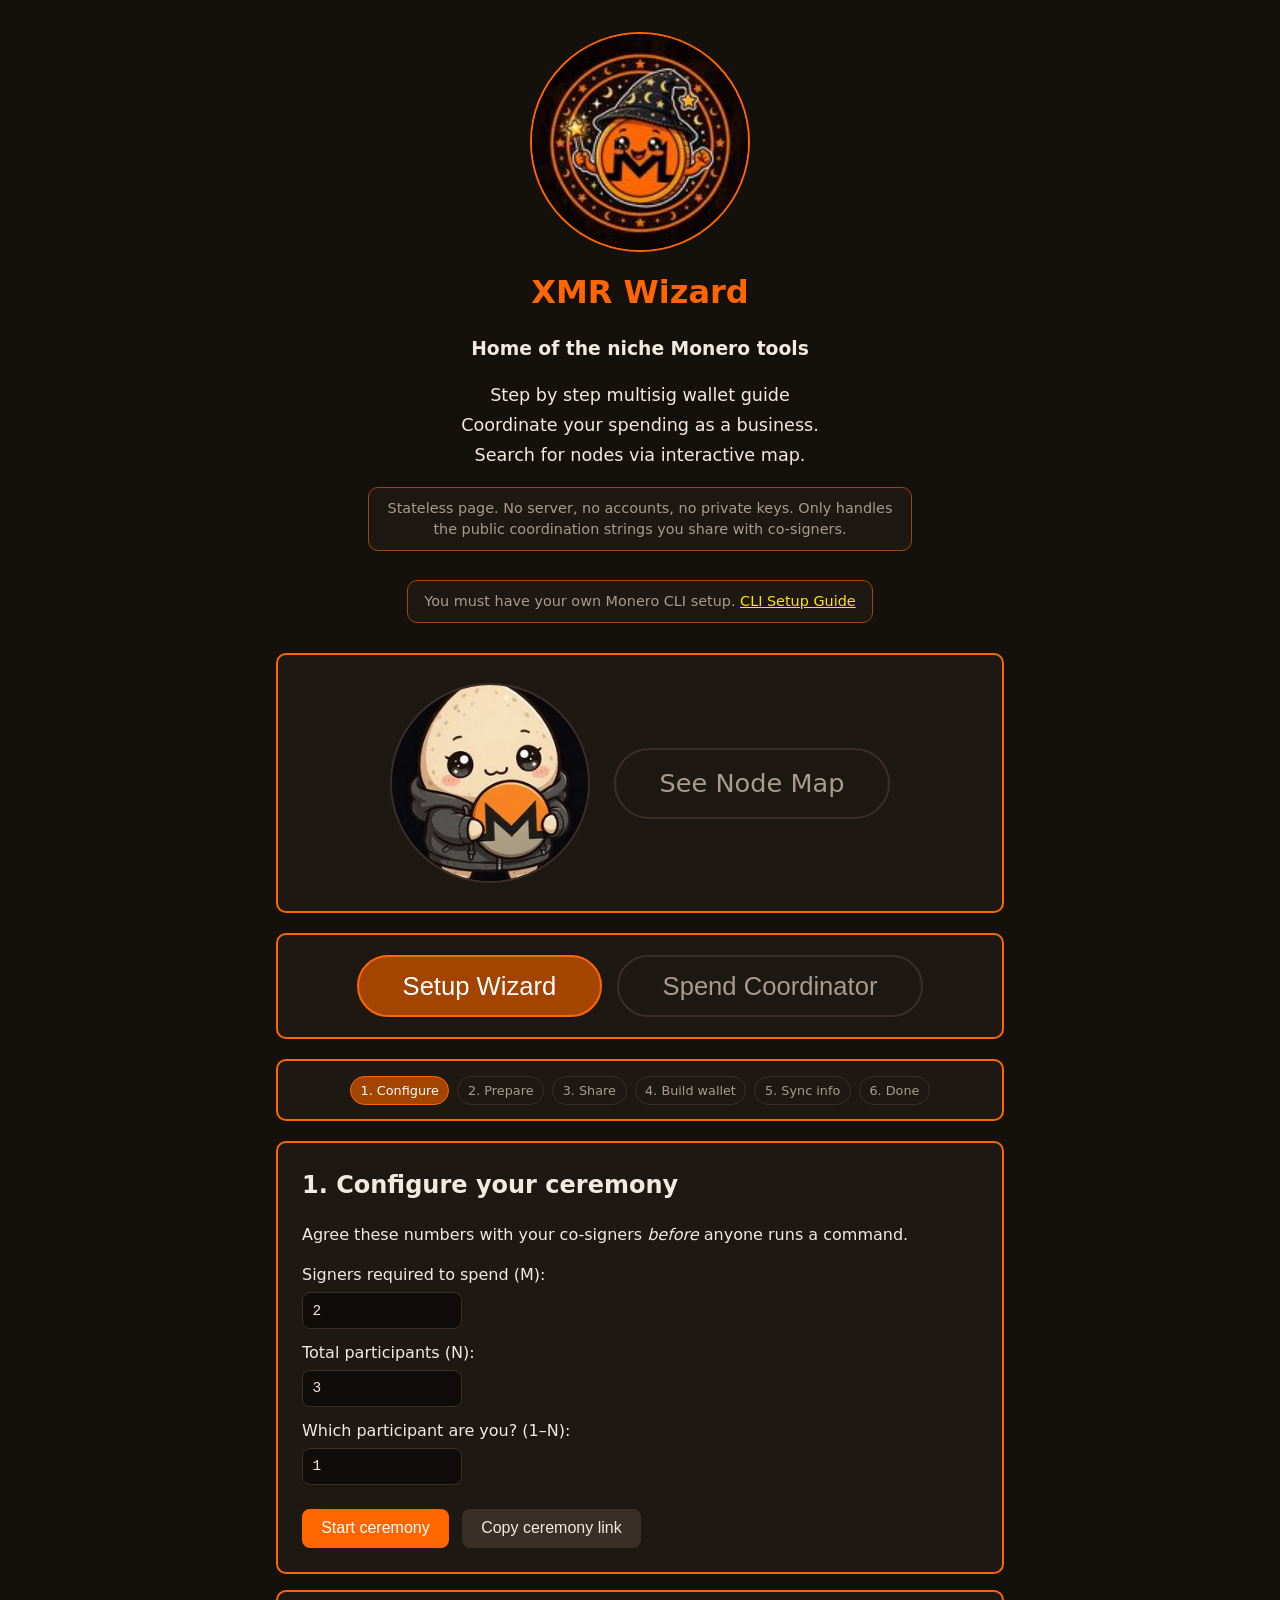
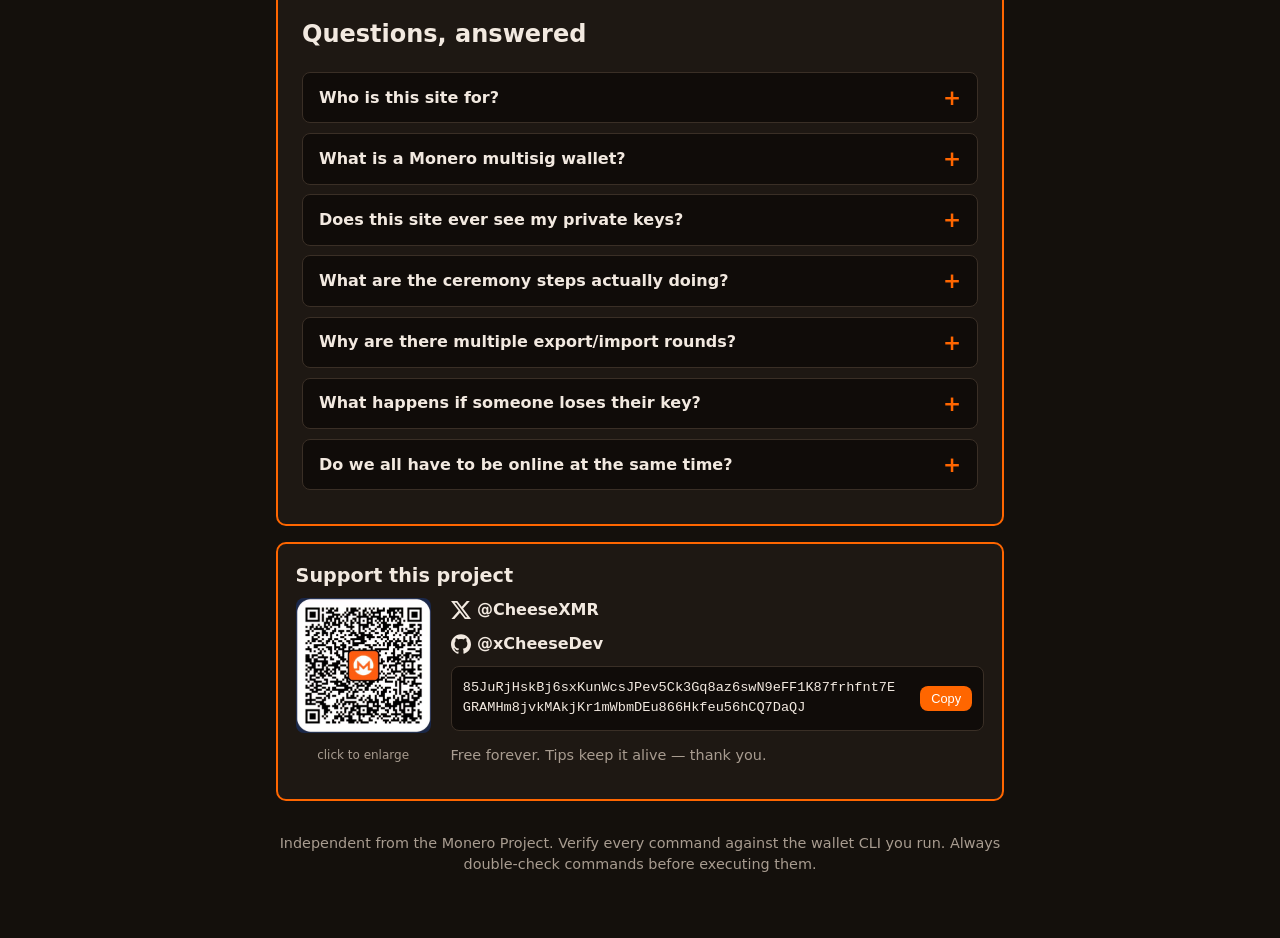
==== commit 79a0faa1: "Homepage: Nodes box above Setup Wizard nav, bubble renamed See Node Map" ====
--- a/index.html
+++ b/index.html
@@ -25,6 +25,11 @@
     </p>
   </header>
 
+  <div class="nodes-box">
+    <img src="niblet.svg" alt="Niblet" class="nodes-group-mascot">
+    <a class="nodes-link" href="nodes.html" aria-label="Open the Node Hub page">See Node Map</a>
+  </div>
+
   <nav class="mode-tabs" aria-label="Hub">
     <button class="mode-tab active" data-mode="setup">Setup Wizard</button>
     <button class="mode-tab" data-mode="spend">Spend Coordinator</button>
@@ -206,11 +211,6 @@
 
 
   </main>
-
-  <div class="nodes-box">
-    <img src="niblet.svg" alt="Niblet" class="nodes-group-mascot">
-    <a class="nodes-link" href="nodes.html" aria-label="Open the Node Hub page">Nodes</a>
-  </div>
 
   <section id="faq-setup" class="panel">
     <h2>Questions, answered</h2>
--- a/styles.css
+++ b/styles.css
@@ -192,7 +192,7 @@
 .safety-note a { color: #ffe600; }
 .safety-note a:hover { color: #fff7ae; }
 /* ---- Site logo ---- */
-.site-logo { width: 120px; height: 120px; border-radius: 50%; display: block; margin: 0 auto 1rem; border: 2px solid var(--accent); }
+.site-logo { width: 220px; height: 220px; border-radius: 50%; display: block; margin: 0 auto 1rem; border: 2px solid var(--accent); }
 /* ---- Address verifier ---- */
 #verify-inputs input {
   display: block;
@@ -237,7 +237,7 @@
 #spend-history-list li span { color: var(--muted); }
 
 /* ---- Nodes group: link to the standalone Node Hub page ---- */
-.nodes-box { display: flex; align-items: center; justify-content: center; gap: 10px; margin: 0 0 1.25rem; padding: 1.25rem; background: var(--panel); border: 2px solid var(--accent); border-radius: var(--radius); }
-.nodes-group-mascot { width: 42px; height: 42px; object-fit: cover; border-radius: 50%; border: 2px solid #3a2f26; }
+.nodes-box { display: flex; align-items: center; justify-content: center; gap: 24px; margin: 0 0 1.25rem; padding: 1.75rem; background: var(--panel); border: 2px solid var(--accent); border-radius: var(--radius); }
+.nodes-group-mascot { width: 200px; height: 200px; object-fit: cover; border-radius: 50%; border: 2px solid #3a2f26; }
 a.nodes-link { background: var(--panel); color: var(--muted); border: 2px solid #3a2f26; border-radius: 999px; padding: 0.9rem 2.75rem; font-size: 1.6rem; margin-top: 0; text-decoration: none; }
 a.nodes-link:hover { color: var(--text); background: #2a211a; }
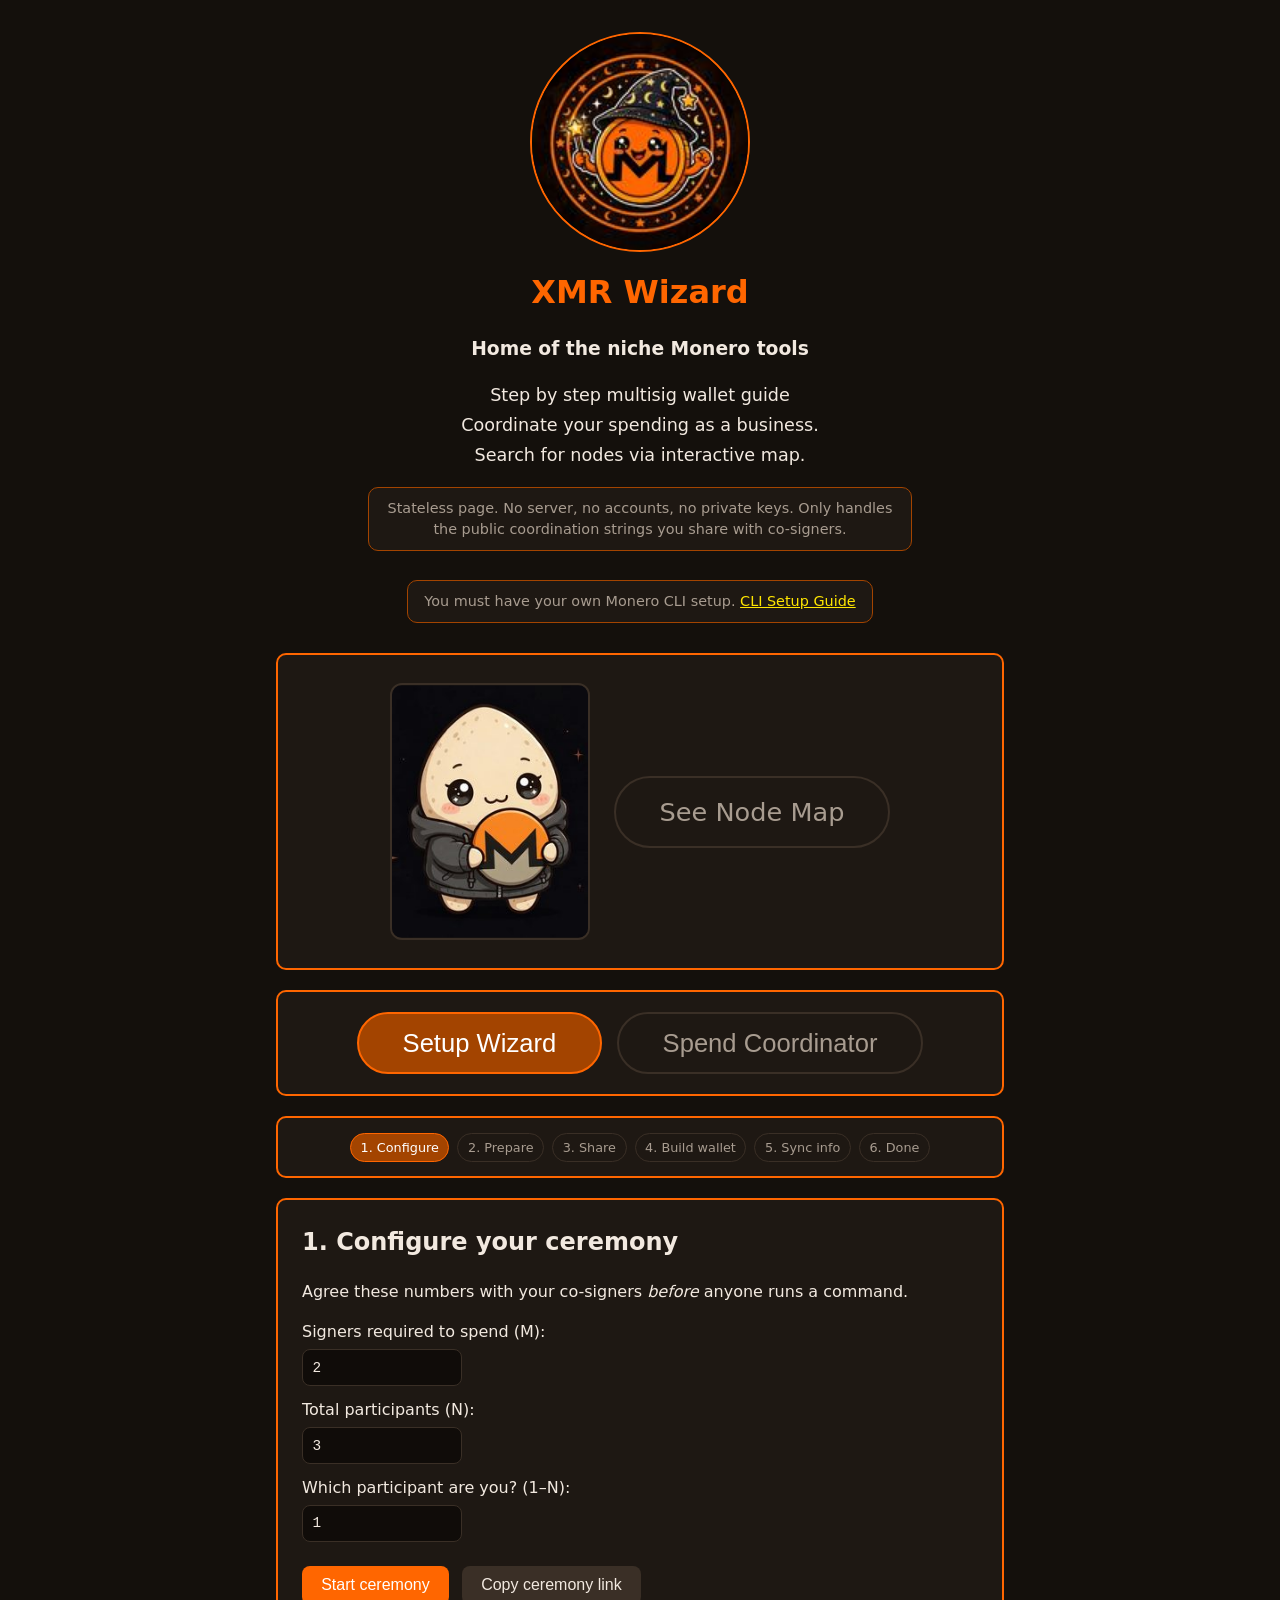
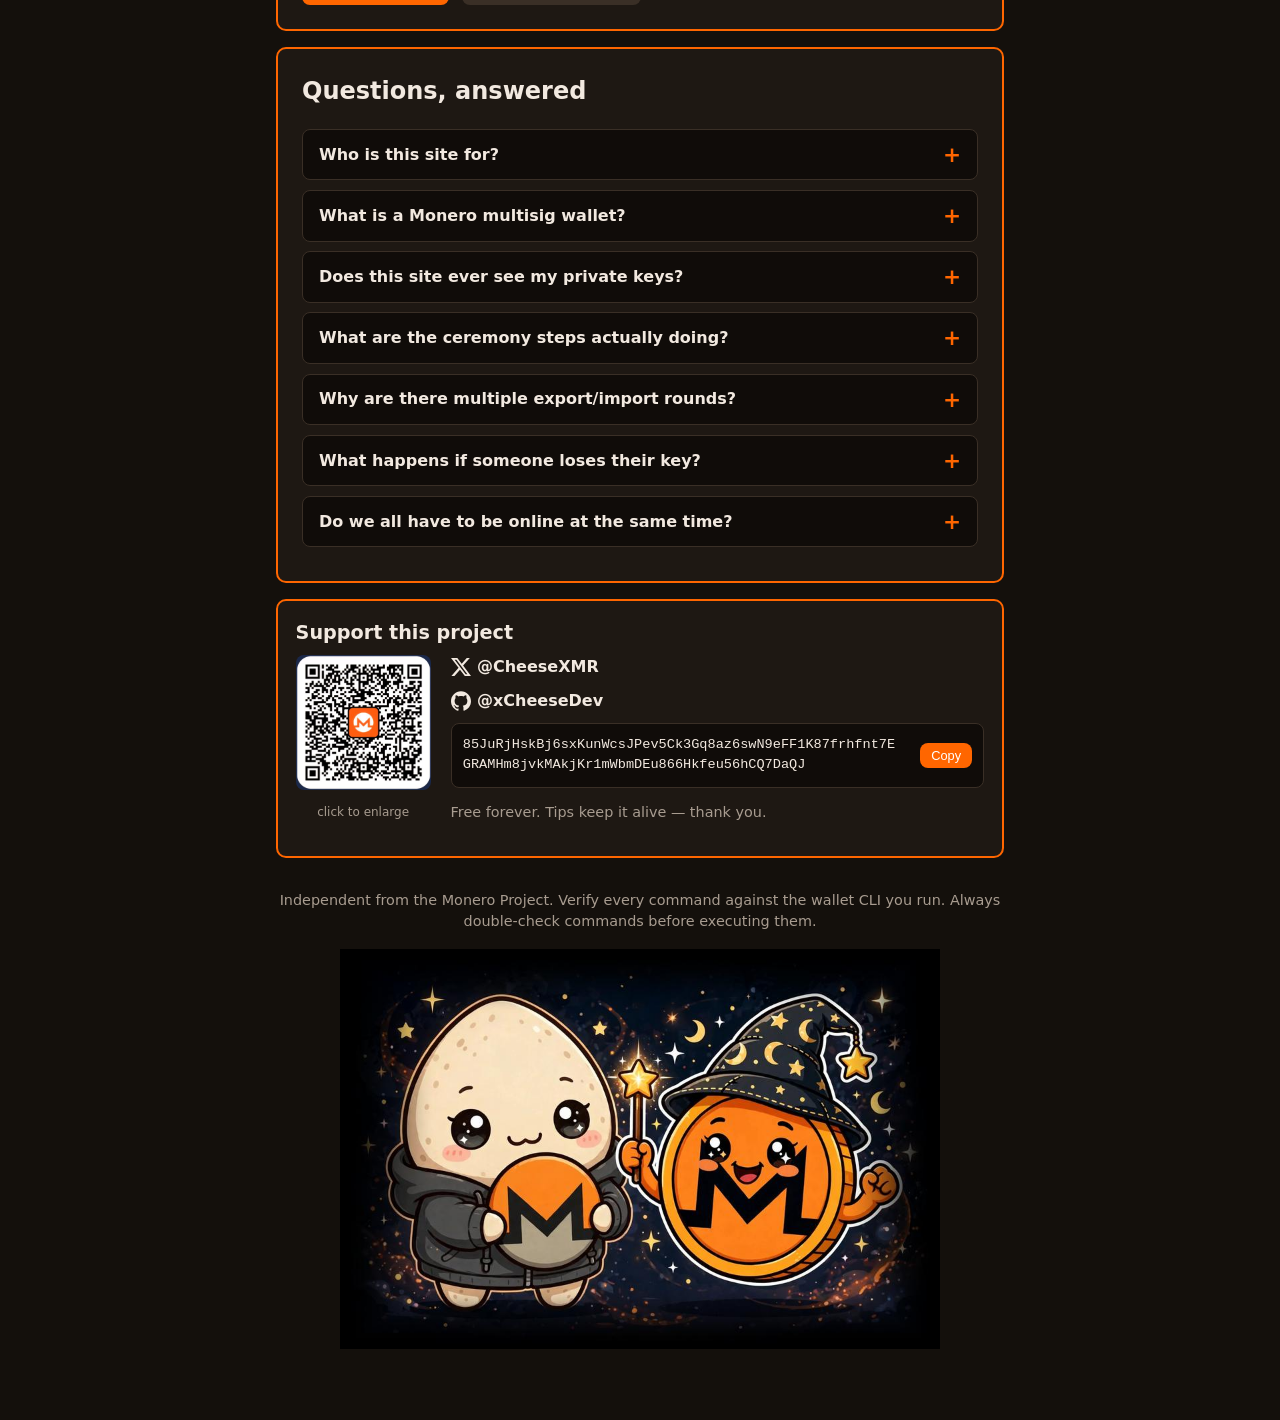
==== commit 2c3b7ad6: "Homepage: Niblet + Wizard duo image at the very bottom, 400px tall" ====
--- a/index.html
+++ b/index.html
@@ -334,5 +334,6 @@
 
   <script src="qrcode.min.js"></script>
   <script src="app.js"></script>
+  <p align="center"><img src="niblet-wizard.svg" alt="Niblet and the XMR Wizard" height="400"></p>
 </body>
 </html>
--- a/styles.css
+++ b/styles.css
@@ -238,6 +238,6 @@
 
 /* ---- Nodes group: link to the standalone Node Hub page ---- */
 .nodes-box { display: flex; align-items: center; justify-content: center; gap: 24px; margin: 0 0 1.25rem; padding: 1.75rem; background: var(--panel); border: 2px solid var(--accent); border-radius: var(--radius); }
-.nodes-group-mascot { width: 200px; height: 200px; object-fit: cover; border-radius: 50%; border: 2px solid #3a2f26; }
+.nodes-group-mascot { width: 200px; height: auto; border-radius: 12px; border: 2px solid #3a2f26; }
 a.nodes-link { background: var(--panel); color: var(--muted); border: 2px solid #3a2f26; border-radius: 999px; padding: 0.9rem 2.75rem; font-size: 1.6rem; margin-top: 0; text-decoration: none; }
 a.nodes-link:hover { color: var(--text); background: #2a211a; }
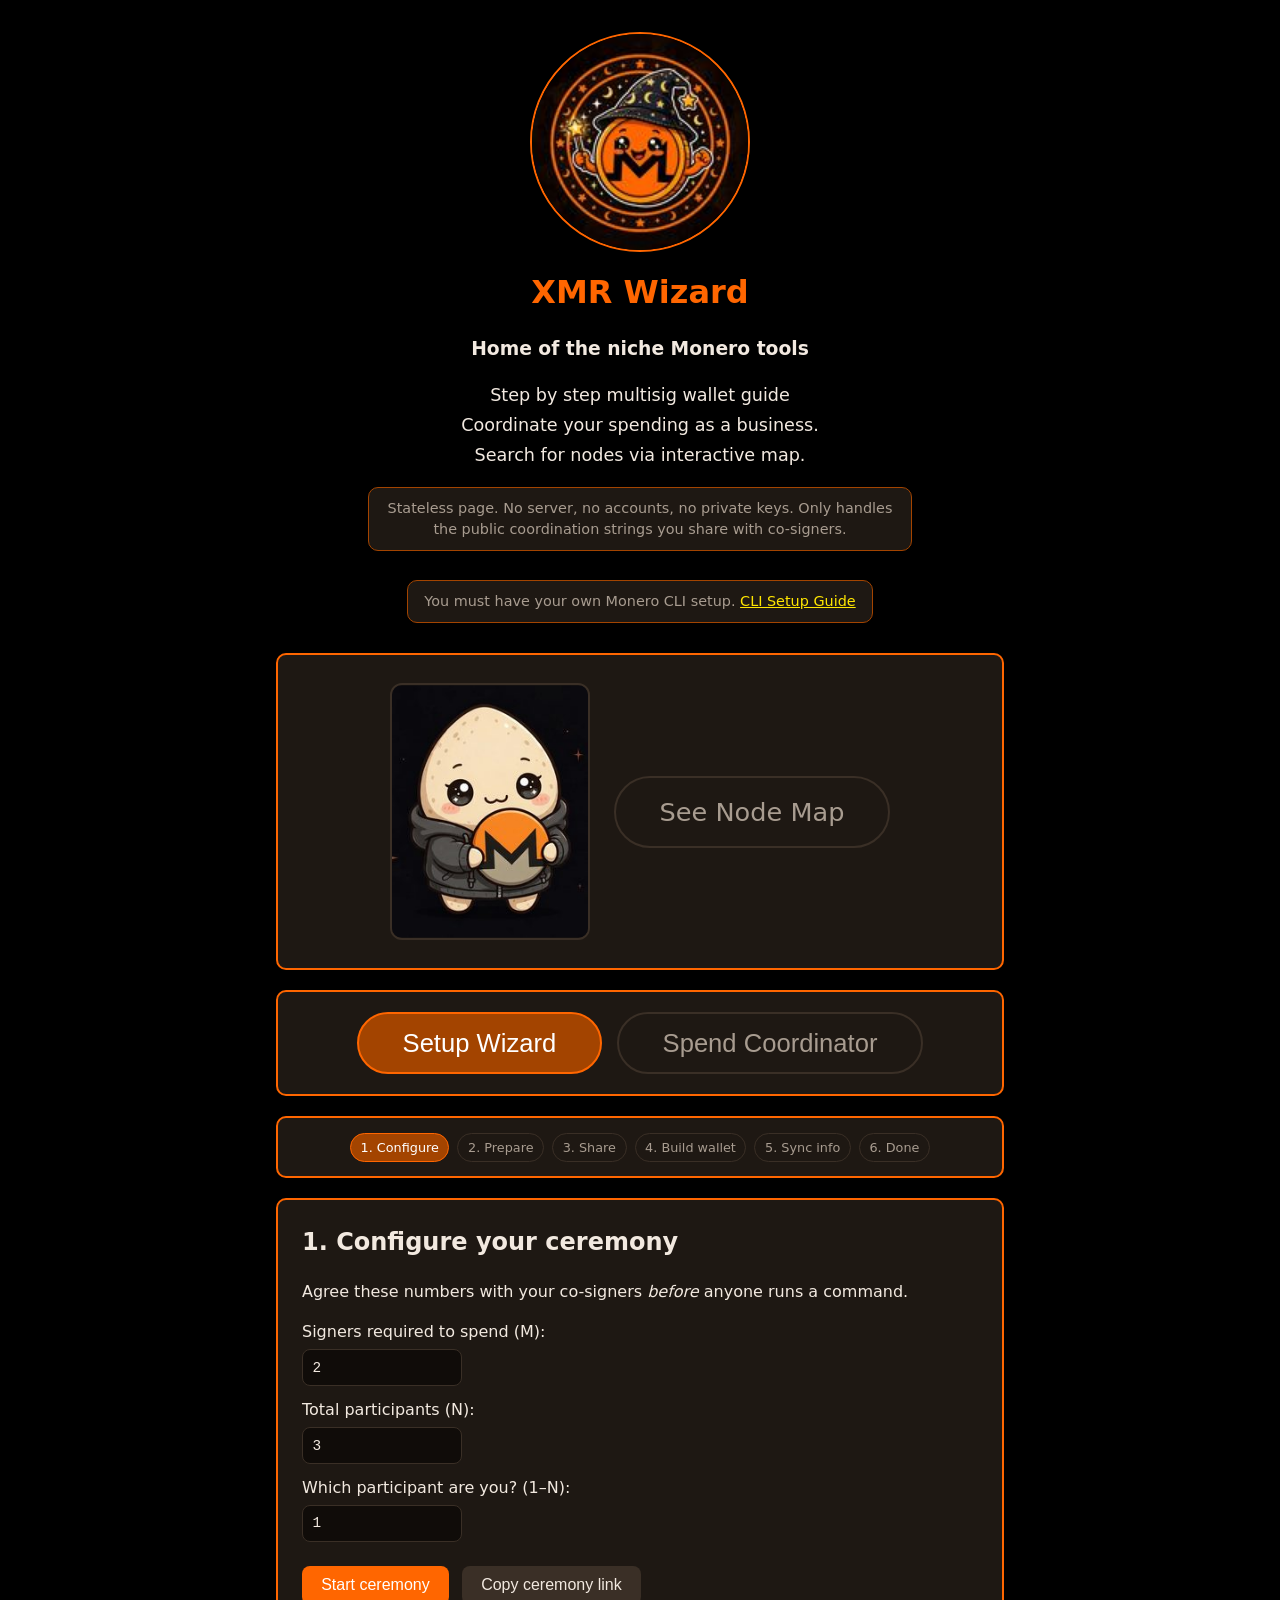
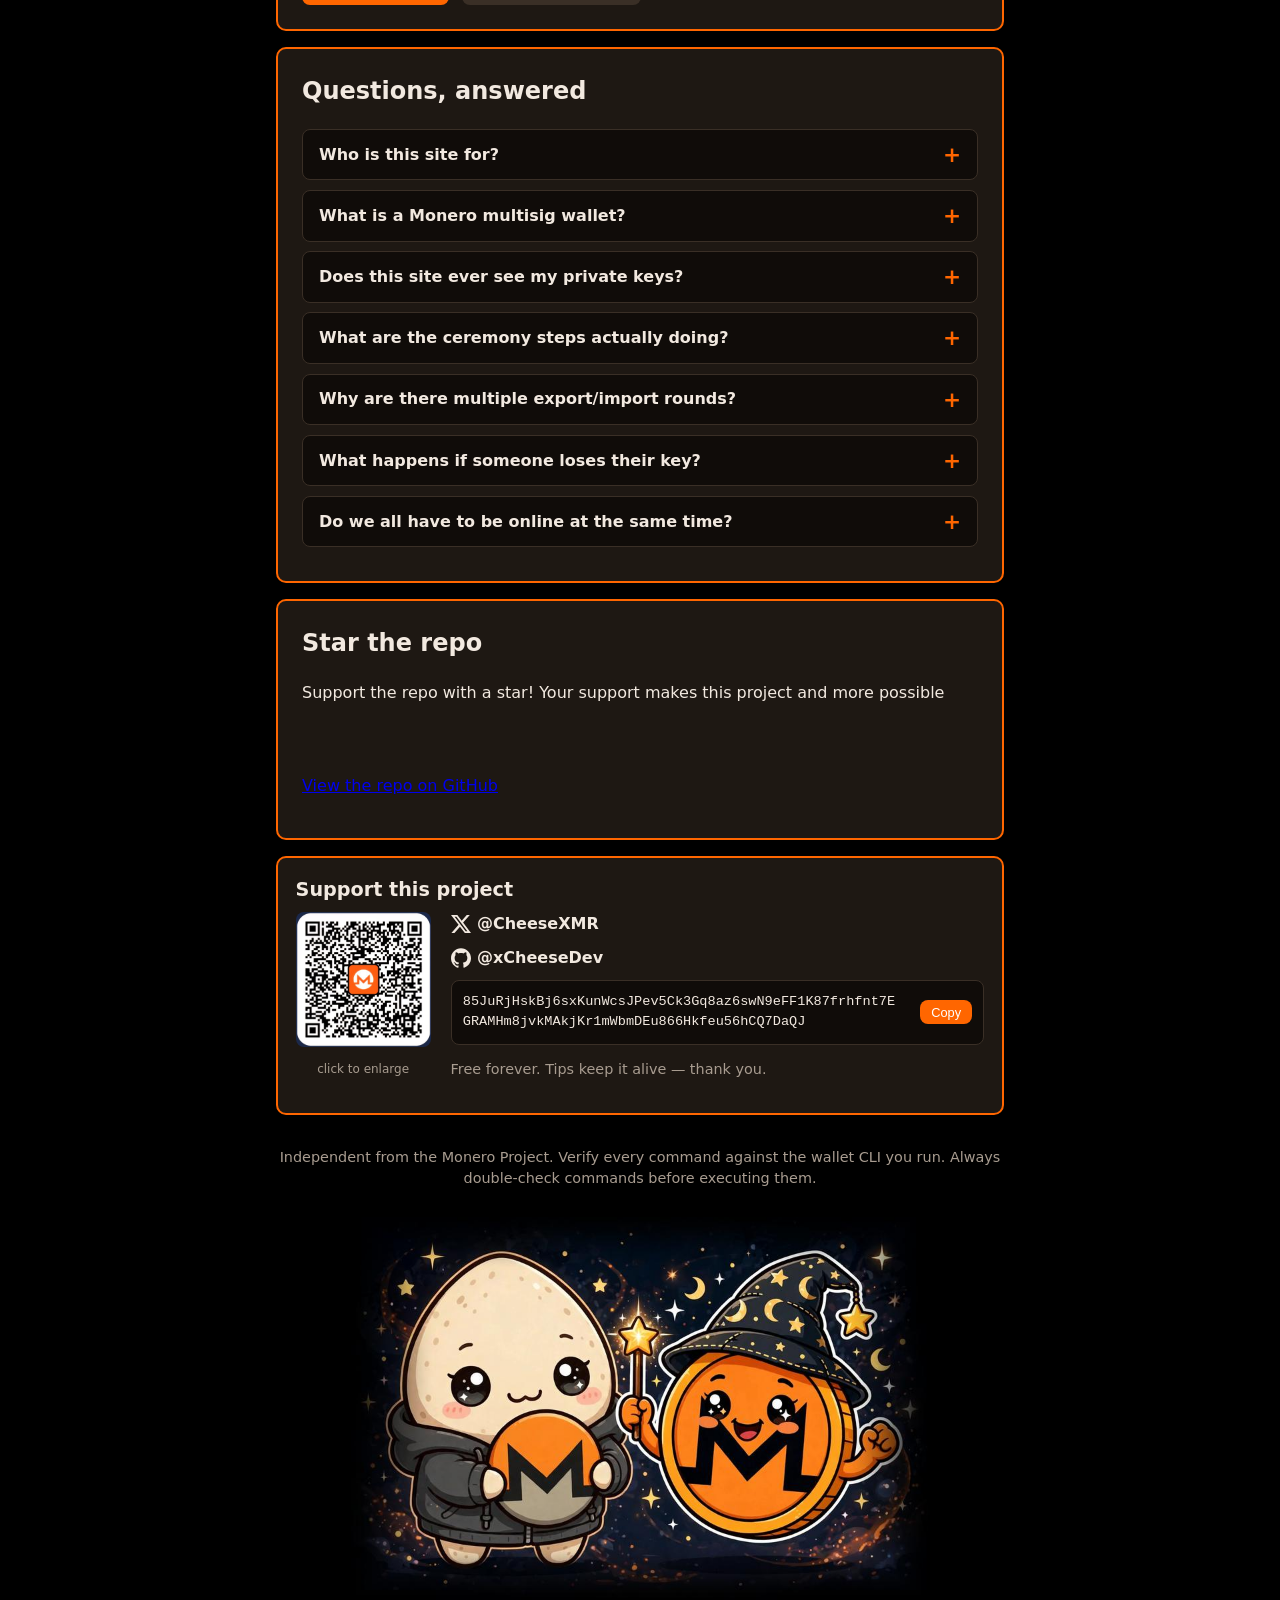
==== commit c02865d3: "Homepage: star-the-repo box between FAQ and donation box" ====
--- a/index.html
+++ b/index.html
@@ -299,6 +299,13 @@
     </details>
   </section>
 
+  <section class="panel">
+    <h2>Star the repo</h2>
+    <p>Support the repo with a star! Your support makes this project and more possible</p>
+    <p><iframe src="https://ghbtns.com/github-btn.html?user=xCheeseDev&repo=xmr-wizard&type=star&count=true&size=large" frameborder="0" scrolling="0" width="170" height="30" title="Star xCheeseDev/xmr-wizard on GitHub"></iframe></p>
+    <p><a href="https://github.com/xCheeseDev/xmr-wizard" target="_blank" rel="noopener noreferrer">View the repo on GitHub</a></p>
+  </section>
+
   <section id="donate" class="panel donate-box">
     <h2>Support this project</h2>
     <div class="donate-inner">
--- a/styles.css
+++ b/styles.css
@@ -1,5 +1,5 @@
 :root {
-  --bg: #14100c;
+  --bg: #000;
   --panel: #1e1813;
   --text: #f2e9e0;
   --muted: #a89c90;
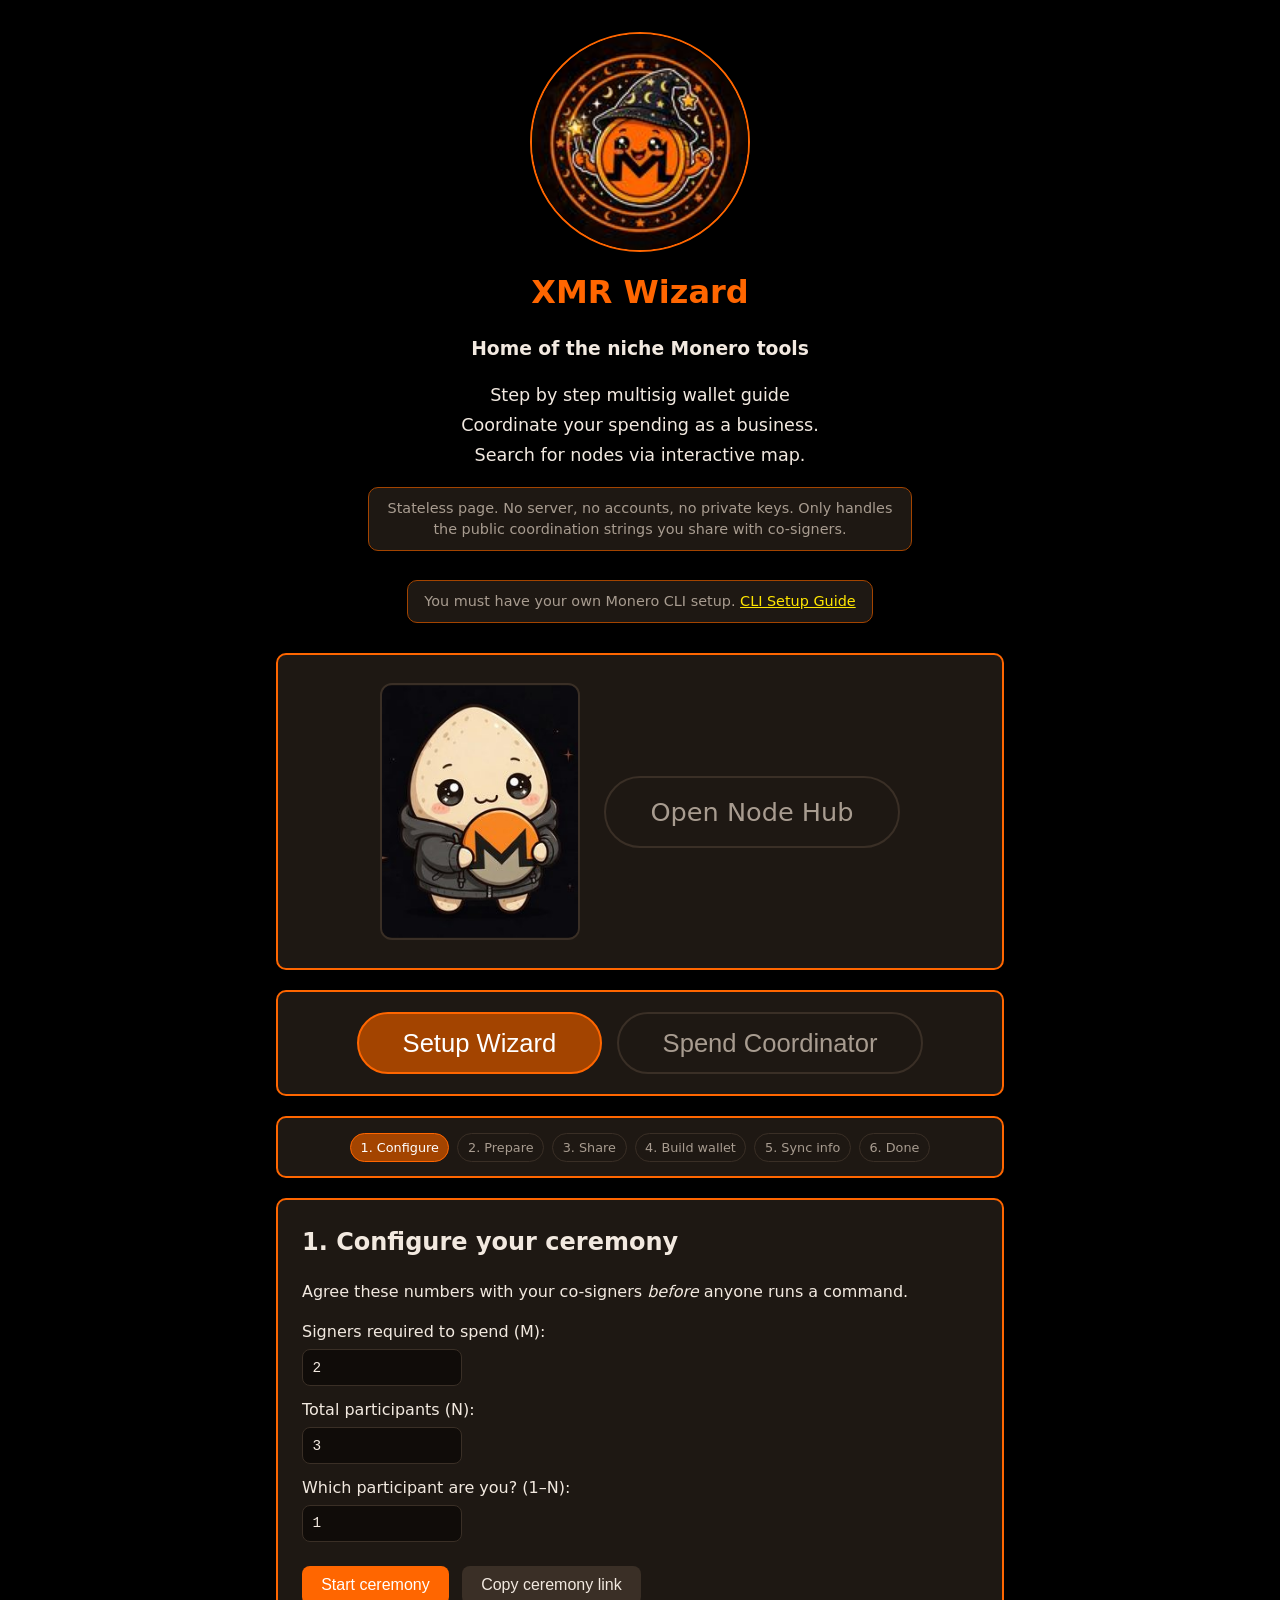
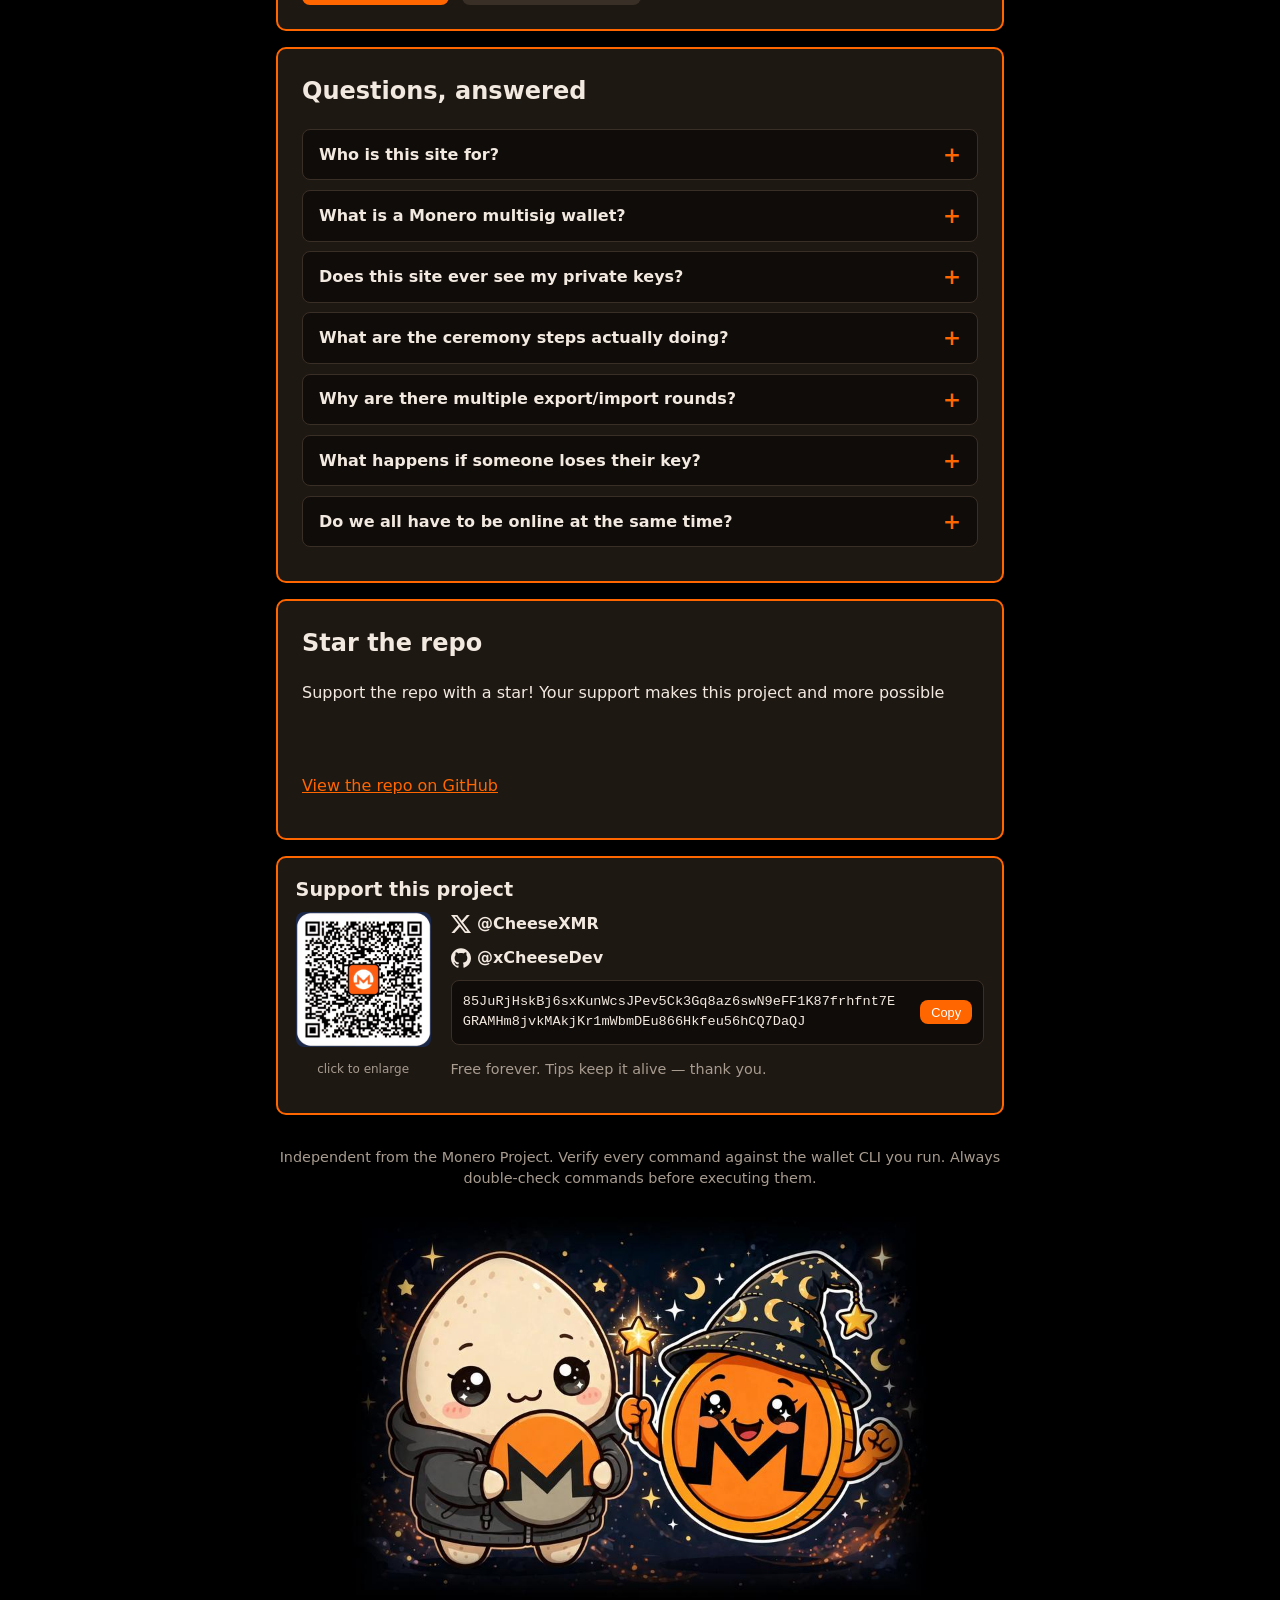
==== commit f344fdf0: "changed text" ====
--- a/index.html
+++ b/index.html
@@ -27,7 +27,7 @@
 
   <div class="nodes-box">
     <img src="niblet.svg" alt="Niblet" class="nodes-group-mascot">
-    <a class="nodes-link" href="nodes.html" aria-label="Open the Node Hub page">See Node Map</a>
+    <a class="nodes-link" href="nodes.html" aria-label="Open the Node Hub page">Open Node Hub</a>
   </div>
 
   <nav class="mode-tabs" aria-label="Hub">
@@ -303,7 +303,7 @@
     <h2>Star the repo</h2>
     <p>Support the repo with a star! Your support makes this project and more possible</p>
     <p><iframe src="https://ghbtns.com/github-btn.html?user=xCheeseDev&repo=xmr-wizard&type=star&count=true&size=large" frameborder="0" scrolling="0" width="170" height="30" title="Star xCheeseDev/xmr-wizard on GitHub"></iframe></p>
-    <p><a href="https://github.com/xCheeseDev/xmr-wizard" target="_blank" rel="noopener noreferrer">View the repo on GitHub</a></p>
+    <p><a class="orange-link" href="https://github.com/xCheeseDev/xmr-wizard" target="_blank" rel="noopener noreferrer">View the repo on GitHub</a></p>
   </section>
 
   <section id="donate" class="panel donate-box">
--- a/styles.css
+++ b/styles.css
@@ -169,6 +169,8 @@
 .qa-answer p { margin: 0; padding: 0 1rem 0.9rem; color: var(--muted); font-size: 0.95rem; }
 .donate-handle a { color: var(--text); font-weight: 700; text-decoration: none; }
 .donate-handle a:hover { color: var(--accent); text-decoration: underline; }
+/* Links that stay Monero orange in every state. */
+a.orange-link:link, a.orange-link:visited, a.orange-link:hover, a.orange-link:active { color: var(--accent); }
 /* ---- QR lightbox ---- */
 #donate-qr { cursor: zoom-in; }
 .qr-lightbox { position: fixed; inset: 0; z-index: 1000; display: flex; flex-direction: column; align-items: center; justify-content: center; gap: 0.75rem; background: rgba(0, 0, 0, 0.88); cursor: zoom-out; padding: 1.5rem; }
